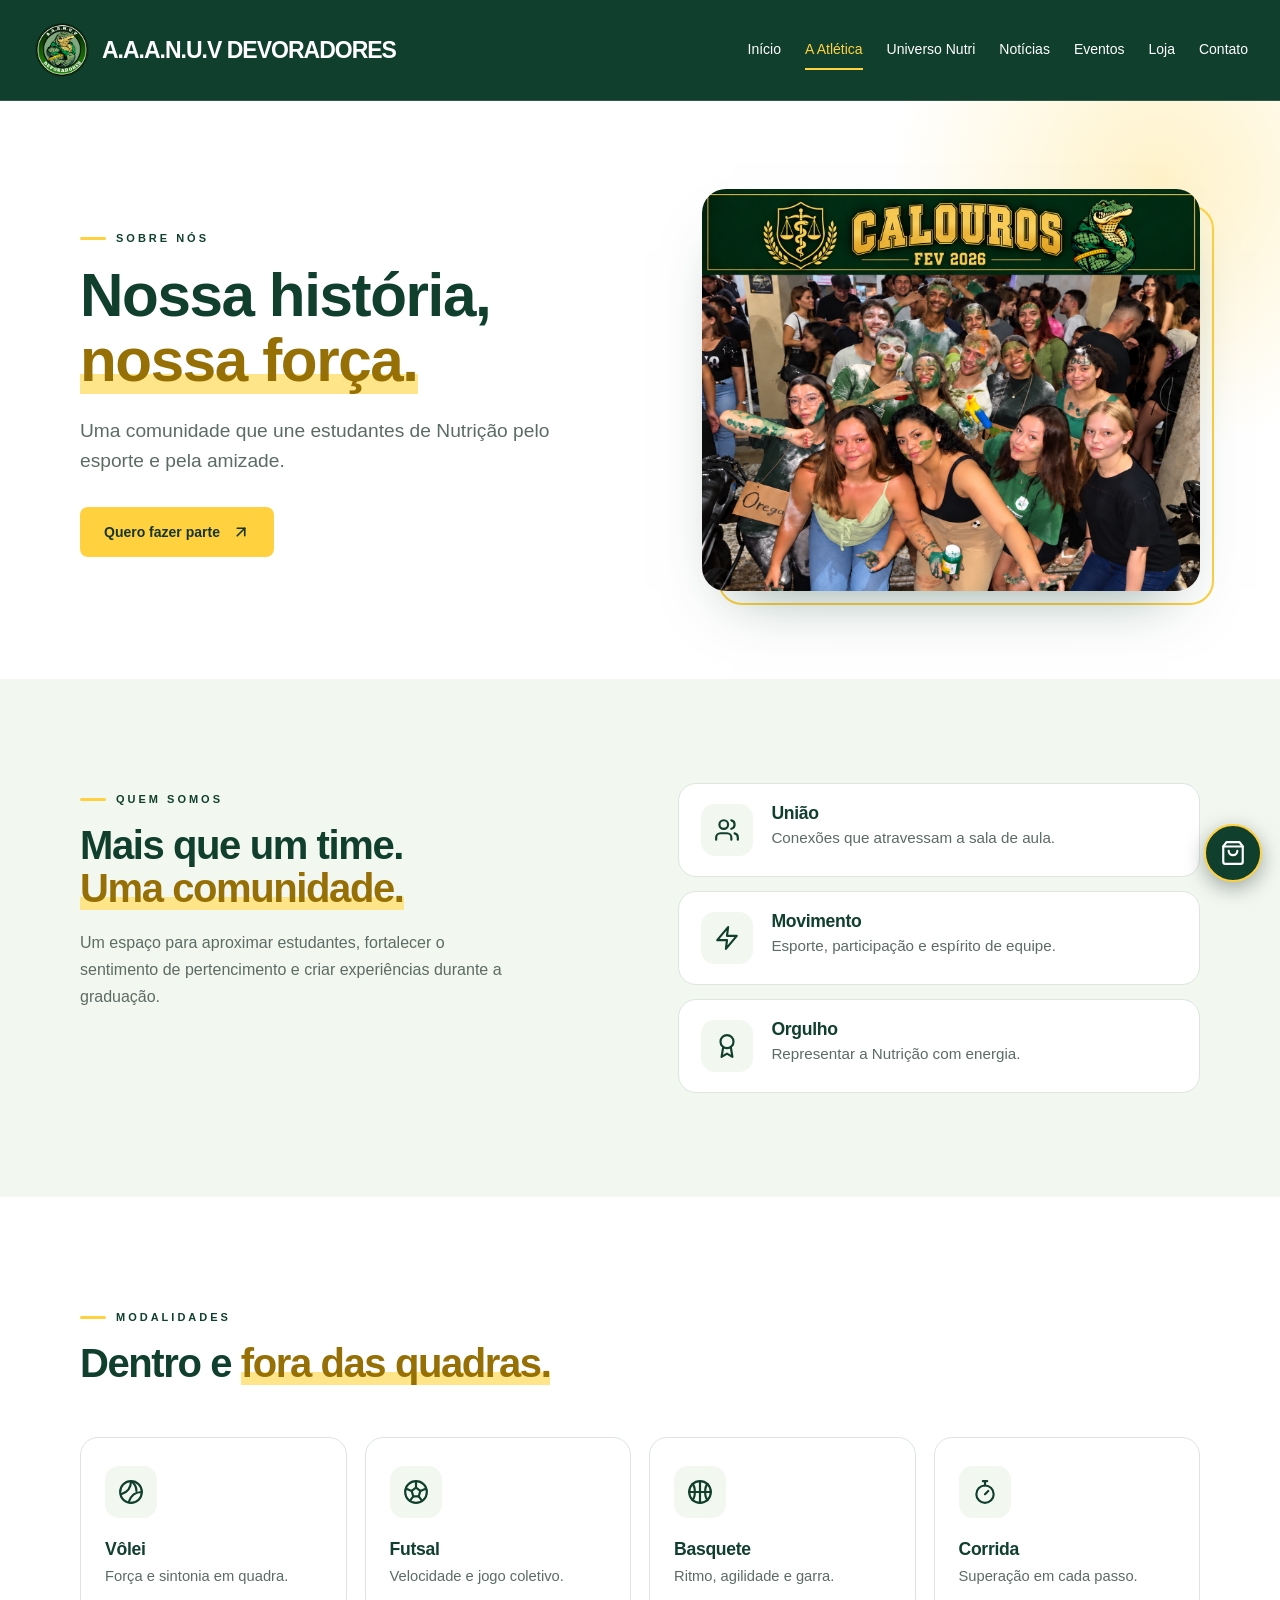
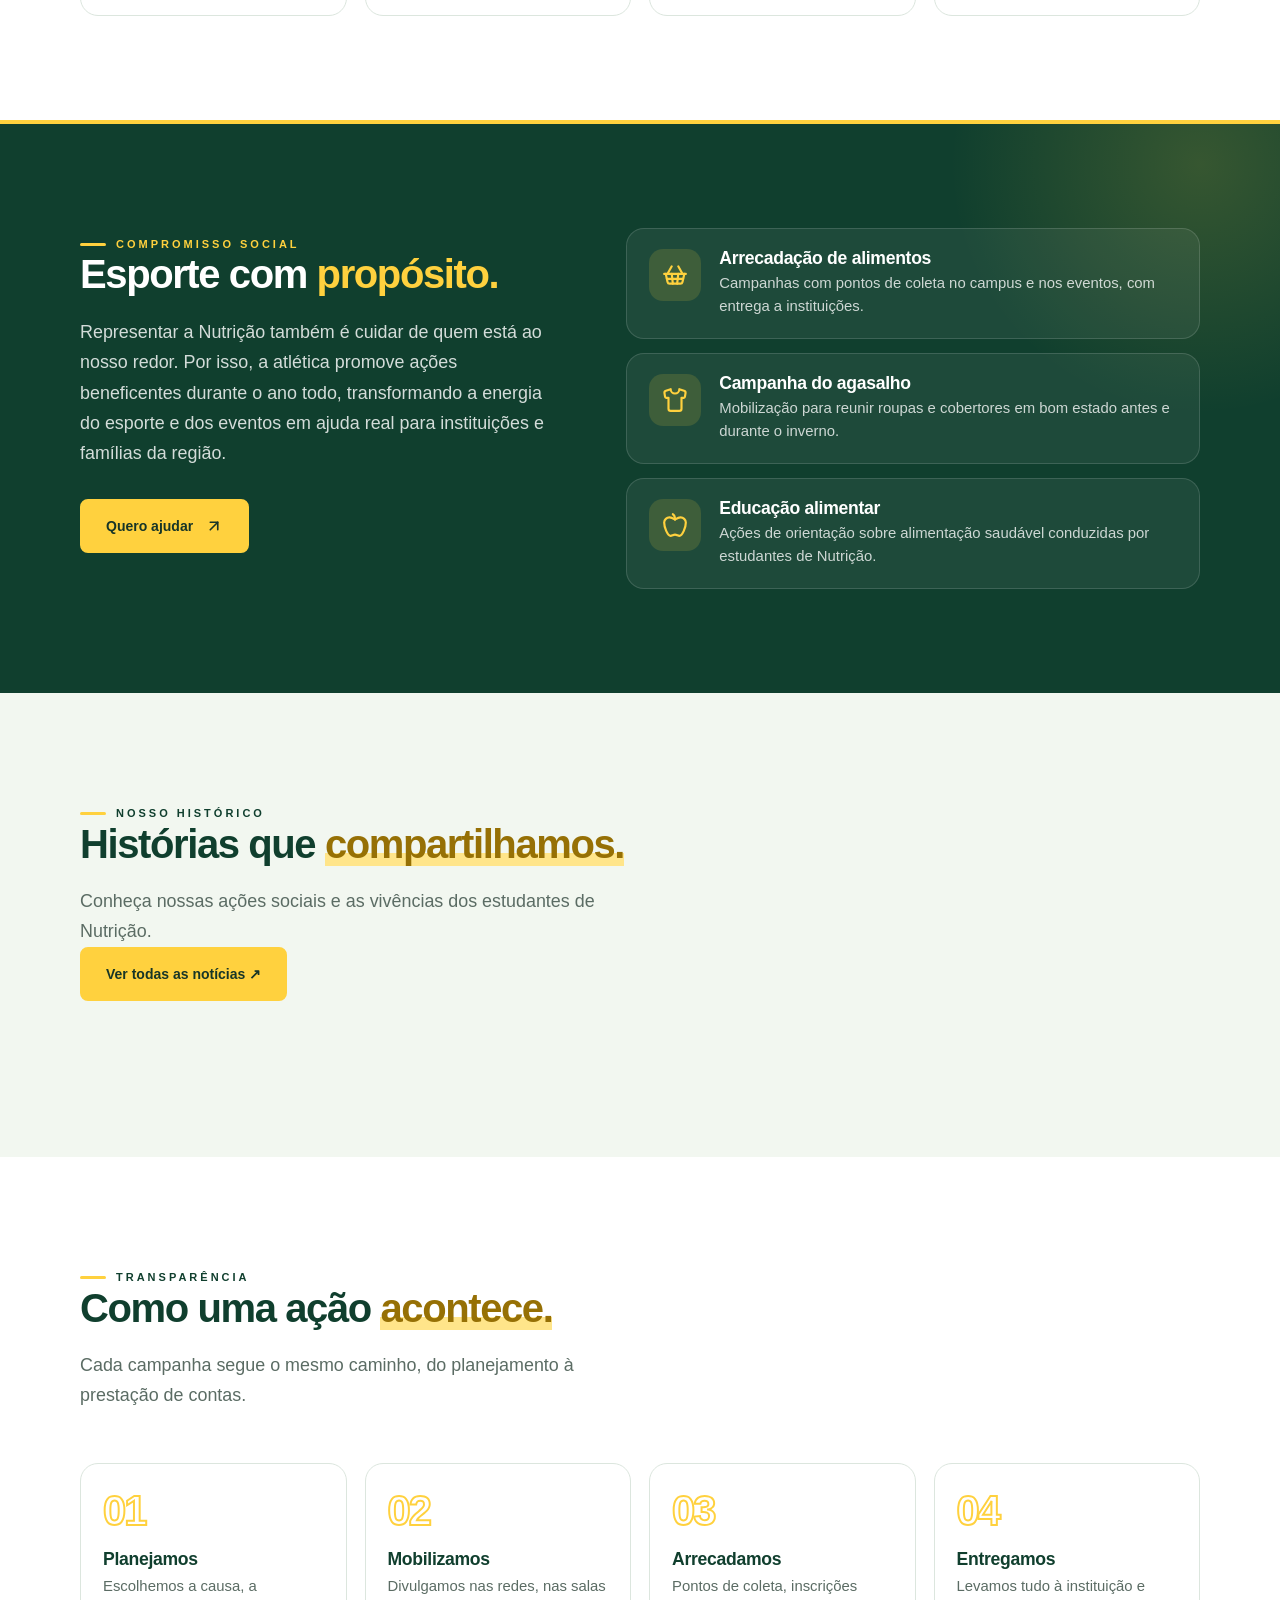
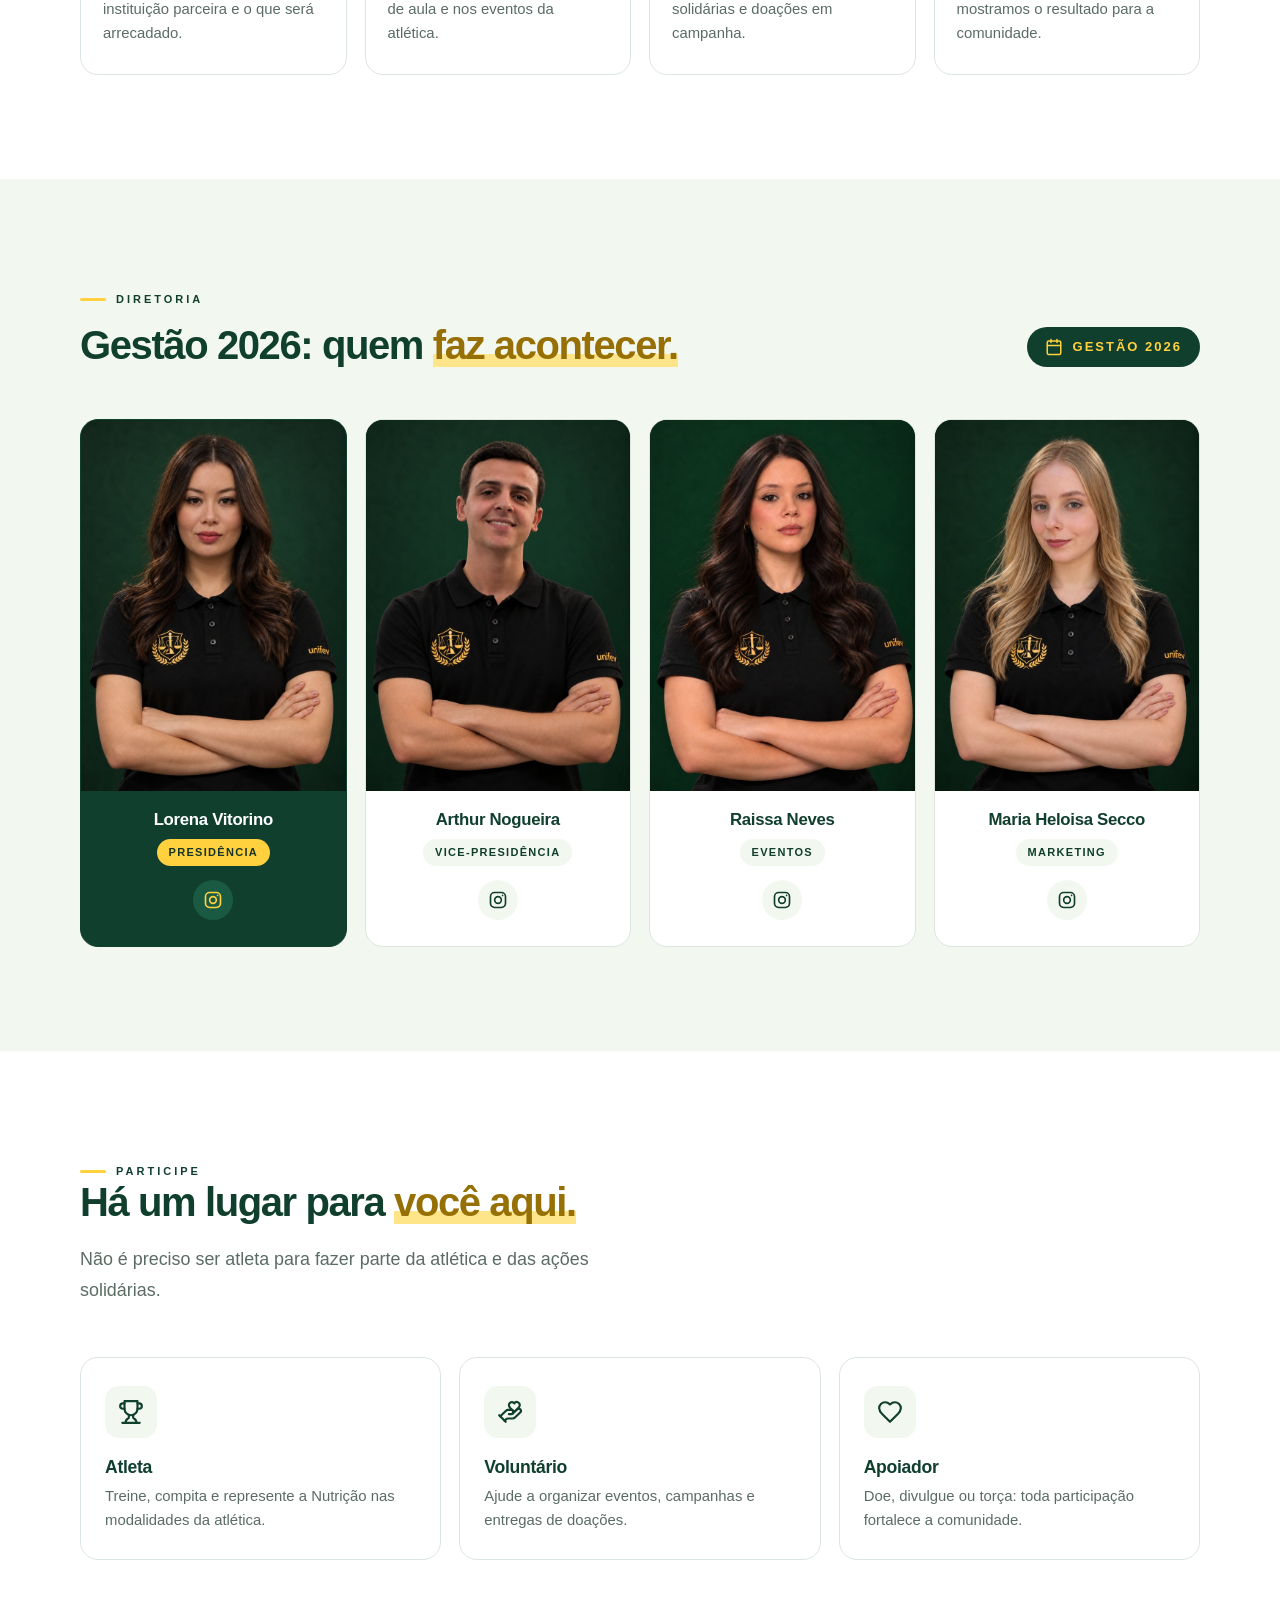
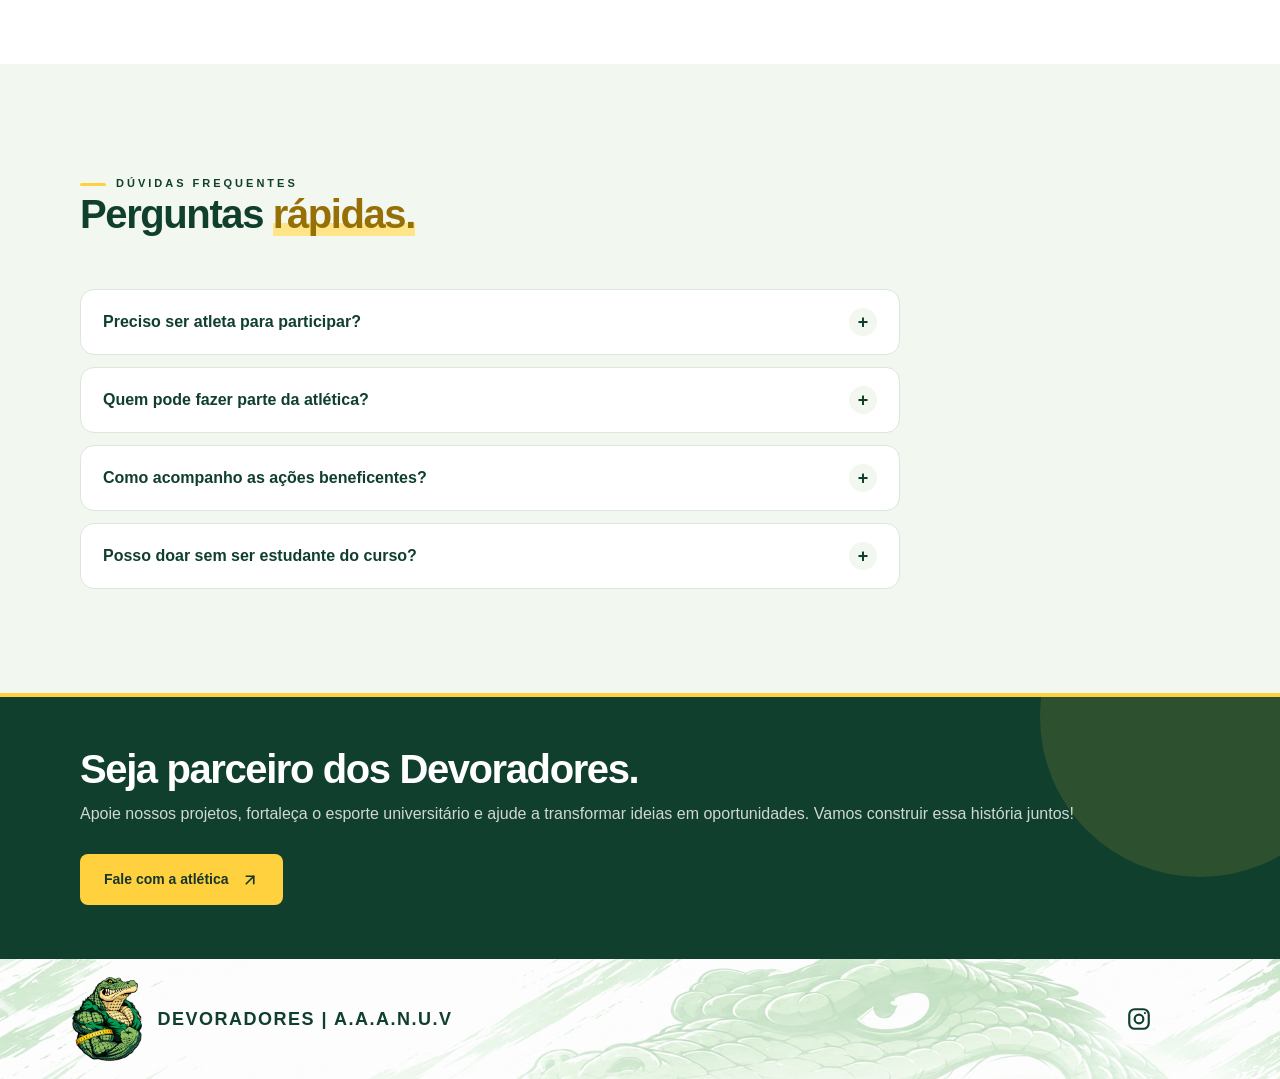
==== atletica.html @ dd300fca "Adicionando arquivos do site Devoradores" ====
<!doctype html>
<html lang="pt-BR">
  <head>
    <meta charset="UTF-8" />
    <meta name="viewport" content="width=device-width, initial-scale=1" />
    <meta
      name="description"
      content="Conheça a atlética Devoradores: quem somos, ações solidárias, diretoria e como participar."
    />
    <title>A Atlética | Devoradores</title>
    <link rel="icon" href="assets/logo.png" type="image/png" />
    <link rel="stylesheet" href="assets/layout-final.css?v=22" />
    <link rel="stylesheet" href="assets/extras.css?v=1" />
    <script src="components/site-header.js"></script><script src="components/site-footer.js"></script><script defer src="assets/app.js"></script>
    <style>
      /* ==========================================================
         A Atlética — usa as mesmas cores do site (layout-final.css)
         Tudo é escopado em .atl para não afetar as outras páginas.
         ========================================================== */
      .atl {
        --atl-green: #103f2e;
        --atl-green-2: #1a5a43;
        --atl-gold: #ffd13e;
        --atl-gold-dark: #bd9112;
        --atl-ink: #203b31;
        --atl-muted: #5b6c64;
        --atl-line: #dce6de;
        --atl-pale: #f2f7f0;
        --atl-radius: 18px;
        --atl-ease: cubic-bezier(0.22, 1, 0.36, 1);
      }

      /* o main do site tem largura e margens próprias: aqui cada seção controla as suas */
      .atl main#main { max-width: none; width: 100%; padding: 0; margin: 0; }
      .atl .atl-section, .atl .atl-hero { margin: 0; }

      .atl-wrap { width: min(1120px, 100% - 40px); margin-inline: auto; }
      .atl-section { padding: clamp(56px, 9vw, 104px) 0; }
      .atl-section--tint { background: var(--atl-pale); }

      /* ---------- textos ---------- */
      .atl-eyebrow {
        display: inline-flex;
        align-items: center;
        gap: 10px;
        margin: 0 0 16px;
        font-size: 11px;
        font-weight: 700;
        letter-spacing: 3px;
        text-transform: uppercase;
        color: var(--atl-green);
      }
      .atl-eyebrow::before {
        content: "";
        width: 26px;
        height: 3px;
        border-radius: 3px;
        background: var(--atl-gold);
      }
      .atl h1, .atl h2, .atl h3 { margin: 0; color: var(--atl-green); }
      .atl h2 { font-size: clamp(1.8rem, 3.6vw, 2.5rem); }
      .atl h3 { font-size: 1.1rem; letter-spacing: -0.3px; }

      .atl-lead {
        margin: 22px 0 0;
        max-width: 46ch;
        font-size: clamp(1.02rem, 1.6vw, 1.2rem);
        line-height: 1.6;
      }
      .atl-text { margin: 18px 0 0; max-width: 50ch; line-height: 1.7; }

      /* ---------- botões ---------- */
      .atl-btn {
        display: inline-flex;
        align-items: center;
        gap: 12px;
        margin-top: 30px;
        padding: 14px 24px;
        border-radius: 8px;
        background: var(--atl-gold);
        color: #173527;
        font-size: 14px;
        font-weight: 700;
        transition: transform 0.3s var(--atl-ease), background 0.3s, box-shadow 0.3s;
      }
      .atl-btn svg { width: 18px; height: 18px; transition: transform 0.3s var(--atl-ease); }
      .atl-btn:hover {
        background: #ffe070;
        transform: translateY(-2px);
        box-shadow: 0 12px 24px -12px rgba(189, 145, 18, 0.7);
      }
      .atl-btn:hover svg { transform: translate(3px, -3px); }

      /* ---------- HERO ---------- */
      .atl-hero { position: relative; overflow: hidden; padding: clamp(44px, 7vw, 88px) 0; }
      .atl-hero::before {
        content: "";
        position: absolute;
        width: 560px; height: 560px;
        right: -160px; top: -200px;
        border-radius: 50%;
        background: radial-gradient(circle, rgba(255, 209, 62, 0.28), transparent 68%);
        animation: atl-float 9s ease-in-out infinite;
        pointer-events: none;
      }
      .atl-hero-grid {
        position: relative;
        display: grid;
        grid-template-columns: 1.05fr 0.95fr;
        gap: clamp(28px, 6vw, 72px);
        align-items: center;
      }
      .atl-hero-media { position: relative; }
      .atl-hero-media img {
        display: block;
        width: 100%;
        height: auto;
        border-radius: 24px;
        box-shadow: 0 30px 60px -32px rgba(16, 63, 46, 0.5);
        animation: atl-float 7s ease-in-out infinite;
      }
      .atl-hero-media::after {
        content: "";
        position: absolute;
        inset: 16px -14px -14px 16px;
        border: 2px solid var(--atl-gold);
        border-radius: 24px;
        z-index: -1;
      }

      /* ---------- QUEM SOMOS ---------- */
      .atl-about {
        display: grid;
        grid-template-columns: 1fr 1fr;
        gap: clamp(32px, 6vw, 80px);
        align-items: start;
      }
      .atl-values { display: grid; gap: 14px; }
      .atl-value {
        display: flex;
        gap: 18px;
        align-items: flex-start;
        padding: 20px 22px;
        background: #fff;
        border: 1px solid var(--atl-line);
        border-radius: var(--atl-radius);
        transition: transform 0.35s var(--atl-ease), box-shadow 0.35s, border-color 0.35s;
      }
      .atl-value:hover {
        transform: translateX(6px);
        border-color: var(--atl-green);
        box-shadow: 0 16px 32px -22px rgba(16, 63, 46, 0.5);
      }
      .atl-value p { margin: 4px 0 0; line-height: 1.5; font-size: 0.95rem; }

      /* ---------- ícones ---------- */
      .atl-icon {
        flex: none;
        display: grid;
        place-items: center;
        width: 52px; height: 52px;
        border-radius: 14px;
        background: var(--atl-pale);
        color: var(--atl-green);
        transition: background 0.3s, color 0.3s, transform 0.4s var(--atl-ease);
      }
      .atl-icon svg { width: 26px; height: 26px; }
      .atl-value:hover .atl-icon { background: var(--atl-green); color: var(--atl-gold); }

      /* ---------- MODALIDADES ---------- */
      .atl-head { max-width: 560px; margin-bottom: clamp(32px, 5vw, 52px); }
      .atl-cards { display: grid; grid-template-columns: repeat(4, 1fr); gap: 18px; }
      .atl-card {
        position: relative;
        padding: 28px 24px 26px;
        background: #fff;
        border: 1px solid var(--atl-line);
        border-radius: var(--atl-radius);
        overflow: hidden;
        transition: transform 0.4s var(--atl-ease), box-shadow 0.4s, border-color 0.4s;
      }
      .atl-card::after {
        content: "";
        position: absolute;
        left: 0; bottom: 0;
        height: 4px; width: 100%;
        background: var(--atl-gold);
        transform: scaleX(0);
        transform-origin: left;
        transition: transform 0.45s var(--atl-ease);
      }
      .atl-card h3 { margin-top: 22px; }
      .atl-card p { margin: 6px 0 0; font-size: 0.92rem; }
      .atl-card:hover {
        transform: translateY(-8px);
        border-color: transparent;
        box-shadow: 0 24px 40px -26px rgba(16, 63, 46, 0.55);
      }
      .atl-card:hover::after { transform: scaleX(1); }
      .atl-card:hover .atl-icon {
        background: var(--atl-green);
        color: var(--atl-gold);
        transform: rotate(-8deg) scale(1.06);
      }

      /* ---------- GESTÃO 2026 ---------- */
      .atl-team-head {
        display: flex;
        align-items: flex-end;
        justify-content: space-between;
        gap: 24px;
        flex-wrap: wrap;
        margin-bottom: clamp(32px, 5vw, 52px);
      }
      .atl-year {
        display: inline-flex;
        align-items: center;
        gap: 10px;
        padding: 10px 18px;
        border-radius: 999px;
        background: var(--atl-green);
        color: var(--atl-gold);
        font-size: 13px;
        font-weight: 700;
        letter-spacing: 2px;
        text-transform: uppercase;
      }
      .atl-year svg { width: 18px; height: 18px; }
      .atl-team { display: grid; grid-template-columns: repeat(4, 1fr); gap: 18px; }
      .atl-member {
        display: flex;
        flex-direction: column;
        align-items: center;
        text-align: center;
        padding: 0 16px 26px;
        overflow: hidden;
        background: #fff;
        border: 1px solid var(--atl-line);
        border-radius: var(--atl-radius);
        transition: transform 0.4s var(--atl-ease), box-shadow 0.4s;
      }
      .atl-member:hover {
        transform: translateY(-8px);
        box-shadow: 0 24px 40px -26px rgba(16, 63, 46, 0.55);
      }
      /* foto da diretoria: retrato da cabeça até os braços cruzados (camiseta da Nutrição visível) */
      .atl-photo {
        align-self: stretch;
        margin: 0 -16px 20px;
        aspect-ratio: 5 / 7;
        background: #0e3a28;
        overflow: hidden;
      }
      .atl-photo img {
        display: block;
        width: 100%;
        height: 100%;
        object-fit: cover;
        object-position: 50% 45%;
        transition: transform 0.6s var(--atl-ease);
      }
      .atl-member:hover .atl-photo img { transform: scale(1.05); }

      /* avatar: troque o <svg> por <img class="atl-avatar-img"> quando tiver a foto */
      .atl-avatar {
        position: relative;
        display: grid;
        place-items: center;
        width: 104px; height: 104px;
        margin-bottom: 20px;
        border-radius: 50%;
        background: var(--atl-pale);
        color: var(--atl-green);
        box-shadow: 0 0 0 4px #fff, 0 0 0 7px var(--atl-gold);
        overflow: hidden;
        transition: transform 0.5s var(--atl-ease);
      }
      .atl-avatar svg { width: 46px; height: 46px; }
      .atl-avatar-img { width: 100%; height: 100%; object-fit: cover; display: block; }
      .atl-member:hover .atl-avatar { transform: scale(1.06); }
      .atl-member h3 { margin: 0; font-size: 1.05rem; }
      .atl-role {
        display: inline-block;
        margin: 10px 0 0;
        padding: 5px 12px;
        border-radius: 999px;
        background: var(--atl-pale);
        color: var(--atl-green);
        font-size: 11px;
        font-weight: 700;
        letter-spacing: 1.3px;
        text-transform: uppercase;
      }
      /* link do Instagram de cada integrante */
      .atl-insta {
        display: inline-grid;
        place-items: center;
        width: 40px; height: 40px;
        margin-top: 14px;
        border-radius: 50%;
        background: var(--atl-pale);
        color: var(--atl-green);
        transition: background 0.3s, color 0.3s, transform 0.3s var(--atl-ease);
      }
      .atl-insta svg { width: 20px; height: 20px; }
      .atl-insta:hover, .atl-insta:focus-visible { background: var(--atl-green); color: var(--atl-gold); transform: translateY(-3px); }
      .atl-member--lead .atl-insta { background: var(--atl-green-2); color: var(--atl-gold); }
      .atl-member--lead .atl-insta:hover, .atl-member--lead .atl-insta:focus-visible { background: var(--atl-gold); color: #173527; }

      /* destaque para a presidência */
      .atl-member--lead { background: var(--atl-green); border-color: var(--atl-green); }
      .atl-member--lead h3 { color: #fff; }
      .atl-member--lead .atl-role { background: var(--atl-gold); color: #173527; }
      .atl-member--lead .atl-avatar { background: var(--atl-green-2); color: var(--atl-gold); box-shadow: 0 0 0 4px var(--atl-green), 0 0 0 7px var(--atl-gold); }

      /* ---------- CTA ---------- */
      .atl-cta {
        position: relative;
        overflow: hidden;
        display: flex;
        align-items: center;
        justify-content: space-between;
        gap: 28px;
        flex-wrap: wrap;
        padding: clamp(32px, 5vw, 56px);
        border-radius: 22px;
        border-top: 4px solid var(--atl-gold);
        background: var(--atl-green);
        color: #fff;
      }
      .atl-cta::after {
        content: "";
        position: absolute;
        width: 320px; height: 320px;
        right: -80px; top: -140px;
        border-radius: 50%;
        background: rgba(255, 209, 62, 0.12);
        animation: atl-float 8s ease-in-out infinite;
      }
      .atl-cta > * { position: relative; z-index: 1; }
      .atl-cta h2 { color: #fff; }
      .atl-cta p { margin: 10px 0 0; color: rgba(255, 255, 255, 0.8); }
      .atl-cta .atl-btn { margin-top: 0; }


      /* ---------- AÇÕES REALIZADAS (cards + galeria) ---------- */
      .acao-grid {
        display: grid;
        grid-template-columns: repeat(auto-fill, minmax(240px, 300px));
        gap: 24px;
        justify-content: start;
      }
      .acao-card {
        position: relative;
        display: flex;
        flex-direction: column;
        background: #fff;
        border: 1px solid var(--ex-line);
        border-radius: var(--ex-radius);
        overflow: hidden;
        transition: transform 0.4s var(--ex-ease), box-shadow 0.4s, border-color 0.4s;
      }
      .acao-card:hover {
        transform: translateY(-8px);
        border-color: transparent;
        box-shadow: 0 24px 40px -26px rgba(16, 63, 46, 0.55);
      }
      .acao-card:has(.acao-open:focus-visible) { outline: 3px solid #bd9112; outline-offset: 3px; }
      /* capa em 4:5 */
      .acao-cover { position: relative; aspect-ratio: 4 / 5; overflow: hidden; background: #0e3a28; }
      .acao-cover img {
        display: block;
        width: 100%;
        height: 100%;
        object-fit: cover;
        object-position: 50% 50%;
        transition: transform 0.6s var(--ex-ease);
      }
      .acao-card:hover .acao-cover img { transform: scale(1.05); }
      .acao-count {
        position: absolute;
        left: 12px; top: 12px;
        display: inline-flex;
        align-items: center;
        gap: 6px;
        padding: 6px 11px;
        border-radius: 999px;
        background: rgba(16, 63, 46, 0.86);
        color: var(--ex-gold);
        font-size: 11px;
        font-weight: 700;
        letter-spacing: 1px;
        text-transform: uppercase;
      }
      .acao-count svg { width: 14px; height: 14px; }
      .acao-body { display: flex; flex-direction: column; gap: 8px; flex: 1; padding: 20px 20px 22px; }
      .acao-date { margin: 0; font-size: 11px; font-weight: 700; letter-spacing: 1.4px; text-transform: uppercase; color: #967005; }
      .ex-sec .acao-card h3 { margin: 0; font-size: 1.15rem; line-height: 1.2; }
      .acao-open {
        padding: 0;
        border: 0;
        background: none;
        color: inherit;
        font: inherit;
        font-weight: inherit;
        letter-spacing: inherit;
        text-align: left;
        cursor: pointer;
      }
      .acao-open::after { content: ""; position: absolute; inset: 0; z-index: 1; } /* card inteiro clicável */
      .acao-card p.acao-desc {
        display: -webkit-box;
        -webkit-line-clamp: 3;
        -webkit-box-orient: vertical;
        overflow: hidden;
        margin: 0;
        font-size: 0.92rem;
        line-height: 1.6;
        color: var(--ex-muted);
      }
      .acao-more {
        display: inline-flex;
        align-items: center;
        gap: 8px;
        margin-top: auto;
        padding-top: 8px;
        font-size: 13px;
        font-weight: 700;
        color: var(--ex-green);
      }
      .acao-more svg { width: 16px; height: 16px; transition: transform 0.3s var(--ex-ease); }
      .acao-card:hover .acao-more svg { transform: translate(3px, -3px); }

      /* modal da galeria */
      dialog.acao-dialog {
        --ex-green: #103f2e;
        --ex-green-2: #1a5a43;
        --ex-gold: #ffd13e;
        --ex-muted: #5b6c64;
        --ex-pale: #f2f7f0;
        --ex-line: #dce6de;
        --ex-ease: cubic-bezier(0.22, 1, 0.36, 1);
        width: min(1040px, calc(100% - 28px));
        max-height: 92vh;
        padding: 0;
        border: 0;
        border-radius: 22px;
        overflow: hidden;
        background: #fff;
      }
      dialog.acao-dialog::backdrop { background: rgba(12, 43, 36, 0.72); }
      .acao-modal { display: grid; grid-template-columns: 1.15fr 0.85fr; max-height: 92vh; }
      .acao-gallery { padding: 20px; background: var(--ex-green); overflow: auto; align-content: center; }
      .acao-stage {
        position: relative;
        aspect-ratio: 3 / 2;
        overflow: hidden;
        border-radius: 14px;
        background: #0b2e21;
        touch-action: pan-y;
      }
      .acao-stage img { display: block; width: 100%; height: 100%; object-fit: cover; }
      .acao-nav {
        position: absolute;
        top: 50%;
        display: grid;
        place-items: center;
        width: 42px; height: 42px;
        margin-top: -21px;
        padding: 0;
        border: 0;
        border-radius: 50%;
        background: rgba(255, 255, 255, 0.92);
        color: var(--ex-green);
        transition: background 0.25s, transform 0.25s var(--ex-ease);
      }
      .acao-nav:hover { background: var(--ex-gold); transform: scale(1.08); }
      .acao-nav svg { width: 22px; height: 22px; }
      .acao-prev { left: 12px; }
      .acao-next { right: 12px; }
      .acao-counter {
        position: absolute;
        left: 12px; bottom: 12px;
        padding: 5px 12px;
        border-radius: 999px;
        background: rgba(16, 63, 46, 0.86);
        color: var(--ex-gold);
        font-size: 12px;
        font-weight: 700;
        letter-spacing: 1px;
      }
      .acao-thumbs { display: grid; grid-template-columns: repeat(auto-fill, minmax(64px, 1fr)); gap: 8px; margin-top: 12px; }
      .acao-thumb {
        padding: 0;
        aspect-ratio: 3 / 2;
        overflow: hidden;
        border: 2px solid transparent;
        border-radius: 8px;
        background: #0b2e21;
        opacity: 0.6;
        transition: opacity 0.25s, border-color 0.25s;
      }
      .acao-thumb img { display: block; width: 100%; height: 100%; object-fit: cover; }
      .acao-thumb:hover { opacity: 1; }
      .acao-thumb[aria-current="true"] { opacity: 1; border-color: var(--ex-gold); }
      .acao-info { padding: 40px 32px 32px; overflow: auto; }
      .acao-info .eyebrow-line {
        display: inline-flex;
        align-items: center;
        gap: 10px;
        margin: 0 0 14px;
        font-size: 11px;
        font-weight: 700;
        letter-spacing: 3px;
        text-transform: uppercase;
        color: var(--ex-green);
      }
      .acao-info .eyebrow-line::before { content: ""; width: 26px; height: 3px; border-radius: 3px; background: var(--ex-gold); }
      .acao-info h2 { margin: 0 0 14px; font-size: clamp(1.5rem, 2.6vw, 2rem); letter-spacing: -0.8px; }
      .acao-info .acao-when { display: flex; align-items: center; gap: 8px; margin: 0 0 20px; font-size: 14px; font-weight: 700; color: #967005; }
      .acao-info .acao-when svg { width: 18px; height: 18px; }
      .acao-info p { margin: 0 0 14px; font-size: 0.96rem; line-height: 1.7; }
      .acao-info h3 { margin: 22px 0 10px; font-size: 0.8rem; letter-spacing: 2px; text-transform: uppercase; }
      .acao-chips { display: flex; flex-wrap: wrap; gap: 8px; margin: 0 0 24px; padding: 0; list-style: none; }
      .acao-chips li { padding: 6px 12px; border-radius: 999px; background: var(--ex-pale); color: var(--ex-green); font-size: 12px; font-weight: 700; }
      .acao-info .ex-btn { margin-top: 4px; }
      dialog.acao-dialog .acao-close {
        position: absolute;
        top: 12px; right: 12px;
        z-index: 3;
        display: grid;
        place-items: center;
        width: 40px; height: 40px;
        padding: 0;
        border: 0;
        border-radius: 50%;
        background: #fff;
        color: var(--ex-green);
        font-size: 26px;
        line-height: 1;
        box-shadow: 0 6px 18px -8px rgba(0, 0, 0, 0.5);
        transition: background 0.25s, transform 0.25s var(--ex-ease);
      }
      dialog.acao-dialog .acao-close:hover { background: var(--ex-gold); transform: rotate(90deg); }
      @media (max-width: 860px) {
        dialog.acao-dialog { overflow: auto; }
        .acao-modal { grid-template-columns: 1fr; max-height: none; }
        .acao-gallery { padding: 14px; overflow: visible; align-content: start; }
        .acao-info { padding: 26px 22px 28px; overflow: visible; }
      }
      @media (max-width: 460px) {
        .acao-grid { grid-template-columns: 1fr; }
      }


      /* ---------- animações ---------- */
      @keyframes atl-float { 0%, 100% { transform: translateY(0); } 50% { transform: translateY(-10px); } }
      @keyframes atl-rise { from { opacity: 0; transform: translateY(24px); } to { opacity: 1; transform: none; } }

      .atl-hero-grid > * { animation: atl-rise 0.9s var(--atl-ease) both; }
      .atl-hero-grid > *:nth-child(2) { animation-delay: 0.15s; }

      .atl-js [data-reveal] {
        opacity: 0;
        transform: translateY(28px);
        transition: opacity 0.8s var(--atl-ease), transform 0.8s var(--atl-ease);
        transition-delay: var(--d, 0s);
      }
      .atl-js [data-reveal].is-visible { opacity: 1; transform: none; }

      /* ---------- responsivo ---------- */
      @media (max-width: 960px) {
        .atl-cards, .atl-team { grid-template-columns: repeat(2, 1fr); }
      }
      @media (max-width: 760px) {
        .atl-hero-grid, .atl-about { grid-template-columns: 1fr; }
        .atl-hero-media { order: -1; max-width: 420px; }
        .atl-cta { flex-direction: column; align-items: flex-start; }
      }
      @media (max-width: 460px) {
        .atl-cards { grid-template-columns: 1fr; }
        .atl-team { gap: 12px; }
        .atl-member { padding: 0 10px 20px; }
        .atl-photo { margin: 0 -10px 16px; }
        .atl-member h3 { font-size: 0.95rem; }
        .atl-role { font-size: 10px; letter-spacing: 1px; }
      }

      @media (prefers-reduced-motion: reduce) {
        .atl *, .atl *::before, .atl *::after { animation: none !important; transition: none !important; }
        .atl-js [data-reveal] { opacity: 1; transform: none; }
      }
    </style>
    <link rel="stylesheet" href="assets/historico.css?v=20261014-4" />
  </head>
  <body class="atl">
    <a class="skip" href="#main">Pular para o conteúdo</a>
    <site-header></site-header>

    <main id="main">
      <!-- HERO -->
      <section class="atl-hero">
        <div class="atl-wrap atl-hero-grid">
          <div>
            <p class="atl-eyebrow">Sobre nós</p>
            <h1>Nossa história,<br /><em>nossa força.</em></h1>
            <p class="atl-lead">
              Uma comunidade que une estudantes de Nutrição pelo esporte e pela
              amizade.
            </p>
            <a class="atl-btn" href="https://wa.me/5517996454466?text=Ol%C3%A1%21%20Gostaria%20de%20conversar%20sobre%20uma%20parceria%20com%20a%20Atl%C3%A9tica%20Devoradores%20de%20Nutri%C3%A7%C3%A3o.%20Tenho%20interesse%20em%20apoiar%20os%20projetos%20e%20contribuir%20com%20essa%20iniciativa.%20Podemos%20conversar%3F" " target="_blank" rel="noopener noreferrer"
              >Quero fazer parte
              <svg viewBox="0 0 24 24" fill="none" stroke="currentColor" stroke-width="2.2" stroke-linecap="round" stroke-linejoin="round" aria-hidden="true"><path d="M7 17 17 7" /><path d="M7 7h10v10" /></svg
            ></a>
          </div>
          <div class="atl-hero-media">
            <img
              src="assets/calouros.png"
              alt="Ilustração de Sobre nós"
              loading="lazy"
            />
          </div>
        </div>
      </section>

      <!-- QUEM SOMOS -->
      <section class="atl-section atl-section--tint">
        <div class="atl-wrap atl-about">
          <article data-reveal>
            <p class="atl-eyebrow">Quem somos</p>
            <h2>Mais que um time.<br /><em>Uma comunidade.</em></h2>
            <p class="atl-text">
              Um espaço para aproximar estudantes, fortalecer o sentimento de
              pertencimento e criar experiências durante a graduação.
            </p>
          </article>

          <div class="atl-values">
            <div class="atl-value" data-reveal style="--d: 0.05s">
              <span class="atl-icon"
                ><svg viewBox="0 0 24 24" fill="none" stroke="currentColor" stroke-width="2" stroke-linecap="round" stroke-linejoin="round" aria-hidden="true"><path d="M16 21v-2a4 4 0 0 0-4-4H6a4 4 0 0 0-4 4v2" /><circle cx="9" cy="7" r="4" /><path d="M22 21v-2a4 4 0 0 0-3-3.87" /><path d="M16 3.13a4 4 0 0 1 0 7.75" /></svg
              ></span>
              <div>
                <h3>União</h3>
                <p>Conexões que atravessam a sala de aula.</p>
              </div>
            </div>
            <div class="atl-value" data-reveal style="--d: 0.15s">
              <span class="atl-icon"
                ><svg viewBox="0 0 24 24" fill="none" stroke="currentColor" stroke-width="2" stroke-linecap="round" stroke-linejoin="round" aria-hidden="true"><path d="M13 2 3 14h9l-1 8 10-12h-9l1-8z" /></svg
              ></span>
              <div>
                <h3>Movimento</h3>
                <p>Esporte, participação e espírito de equipe.</p>
              </div>
            </div>
            <div class="atl-value" data-reveal style="--d: 0.25s">
              <span class="atl-icon"
                ><svg viewBox="0 0 24 24" fill="none" stroke="currentColor" stroke-width="2" stroke-linecap="round" stroke-linejoin="round" aria-hidden="true"><circle cx="12" cy="8" r="6" /><path d="M15.48 12.89 17 22l-5-3-5 3 1.52-9.11" /></svg
              ></span>
              <div>
                <h3>Orgulho</h3>
                <p>Representar a Nutrição com energia.</p>
              </div>
            </div>
          </div>
        </div>
      </section>

      <!-- MODALIDADES -->
      <section class="atl-section">
        <div class="atl-wrap">
          <div class="atl-head" data-reveal>
            <p class="atl-eyebrow">Modalidades</p>
            <h2>Dentro e <em>fora das quadras.</em></h2>
          </div>

          <div class="atl-cards">
            <article class="atl-card" data-reveal style="--d: 0s">
              <span class="atl-icon"
                ><svg viewBox="0 0 24 24" fill="none" stroke="currentColor" stroke-width="2" stroke-linecap="round" stroke-linejoin="round" aria-hidden="true"><circle cx="12" cy="12" r="10" /><path d="M12 2c0 6-3 10-9 12" /><path d="M12 2c3 2 5 5 5 9" /><path d="M22 12c-6 0-10 3-12 9" /></svg
              ></span>
              <h3>Vôlei</h3>
              <p>Força e sintonia em quadra.</p>
            </article>
            <article class="atl-card" data-reveal style="--d: 0.1s">
              <span class="atl-icon"
                ><svg viewBox="0 0 24 24" fill="none" stroke="currentColor" stroke-width="2" stroke-linecap="round" stroke-linejoin="round" aria-hidden="true"><circle cx="12" cy="12" r="10" /><path d="m12 8 4 3-1.5 5h-5L8 11z" /><path d="M12 8V2M16 11l5-2M14.5 16l3 4M9.5 16l-3 4M8 11 3 9" /></svg
              ></span>
              <h3>Futsal</h3>
              <p>Velocidade e jogo coletivo.</p>
            </article>
            <article class="atl-card" data-reveal style="--d: 0.2s">
              <span class="atl-icon"
                ><svg viewBox="0 0 24 24" fill="none" stroke="currentColor" stroke-width="2" stroke-linecap="round" stroke-linejoin="round" aria-hidden="true"><circle cx="12" cy="12" r="10" /><path d="M2 12h20M12 2v20" /><path d="M5 4.5c3 3 3 12 0 15M19 4.5c-3 3-3 12 0 15" /></svg
              ></span>
              <h3>Basquete</h3>
              <p>Ritmo, agilidade e garra.</p>
            </article>
            <article class="atl-card" data-reveal style="--d: 0.3s">
              <span class="atl-icon"
                ><svg viewBox="0 0 24 24" fill="none" stroke="currentColor" stroke-width="2" stroke-linecap="round" stroke-linejoin="round" aria-hidden="true"><circle cx="12" cy="14" r="8" /><path d="m12 14 3-3M10 2h4M12 2v4" /></svg
              ></span>
              <h3>Corrida</h3>
              <p>Superação em cada passo.</p>
            </article>
          </div>
        </div>
      </section>


      <!-- ATENÇÃO: textos das ações beneficentes são EXEMPLOS. Troque pelos nomes reais das campanhas, instituições parceiras, datas e resultados antes de publicar. -->
      <!-- AÇÕES BENEFICENTES -->
      <section class="ex-sec ex-sec--dark" id="acoes-beneficentes" aria-labelledby="ben-title">
        <div class="ex-wrap ex-split">
          <div data-reveal>
            <p class="ex-eyebrow">Compromisso social</p>
            <h2 id="ben-title">Esporte com <em>propósito.</em></h2>
            <p class="ex-lead">
              Representar a Nutrição também é cuidar de quem está ao nosso redor. Por isso, a
              atlética promove ações beneficentes durante o ano todo, transformando a energia do
              esporte e dos eventos em ajuda real para instituições e famílias da região.
            </p>
            <div class="ex-actions">
              <a class="ex-btn" href="contato.html">Quero ajudar <svg viewBox="0 0 24 24" fill="none" stroke="currentColor" stroke-width="2.2" stroke-linecap="round" stroke-linejoin="round" aria-hidden="true"><path d="M7 17 17 7"/><path d="M7 7h10v10"/></svg></a>
              </div>
          </div>
          <div class="ex-list">
            <div class="ex-item" data-reveal style="--d: 0.05s"><span class="ex-icon"><svg viewBox="0 0 24 24" fill="none" stroke="currentColor" stroke-width="2" stroke-linecap="round" stroke-linejoin="round" aria-hidden="true"><path d="m15 11-1 9"/><path d="m19 11-4-7"/><path d="M2 11h20"/><path d="m3.5 11 1.6 7.4a2 2 0 0 0 2 1.6h9.8a2 2 0 0 0 2-1.6l1.7-7.4"/><path d="M4.5 15.5h15"/><path d="m5 11 4-7"/><path d="m9 11 1 9"/></svg></span><div><h3>Arrecadação de alimentos</h3><p>Campanhas com pontos de coleta no campus e nos eventos, com entrega a instituições.</p></div></div>
            <div class="ex-item" data-reveal style="--d: 0.12s"><span class="ex-icon"><svg viewBox="0 0 24 24" fill="none" stroke="currentColor" stroke-width="2" stroke-linecap="round" stroke-linejoin="round" aria-hidden="true"><path d="M20.38 3.46 16 2a4 4 0 0 1-8 0L3.62 3.46a2 2 0 0 0-1.34 2.23l.58 3.47a1 1 0 0 0 .99.84H6v10c0 1.1.9 2 2 2h8a2 2 0 0 0 2-2V10h2.15a1 1 0 0 0 .99-.84l.58-3.47a2 2 0 0 0-1.34-2.23z"/></svg></span><div><h3>Campanha do agasalho</h3><p>Mobilização para reunir roupas e cobertores em bom estado antes e durante o inverno.</p></div></div>
            <div class="ex-item" data-reveal style="--d: 0.26s"><span class="ex-icon"><svg viewBox="0 0 24 24" fill="none" stroke="currentColor" stroke-width="2" stroke-linecap="round" stroke-linejoin="round" aria-hidden="true"><path d="M12 20.94c1.5 0 2.75 1.06 4 1.06 3 0 6-8 6-12.22A4.91 4.91 0 0 0 17 5c-2.22 0-4 1.44-5 2-1-.56-2.78-2-5-2a4.9 4.9 0 0 0-5 4.78C2 14 5 22 8 22c1.25 0 2.5-1.06 4-1.06Z"/><path d="M10 2c1 .5 2 2 2 5"/></svg></span><div><h3>Educação alimentar</h3><p>Ações de orientação sobre alimentação saudável conduzidas por estudantes de Nutrição.</p></div></div>
          </div>
        </div>
      </section>

      <section class="ex-sec ex-sec--tint" aria-labelledby="news-link-title">
        <div class="ex-wrap">
          <div class="ex-head">
            <p class="ex-eyebrow">Nosso histórico</p>
            <h2 id="news-link-title">Histórias que <em>compartilhamos.</em></h2>
            <p class="ex-lead">Conheça nossas ações sociais e as vivências dos estudantes de Nutrição.</p>
            <a class="ex-btn" href="noticias.html">Ver todas as notícias ↗</a>
          </div>
        </div>
      </section>

      <!-- COMO UMA AÇÃO ACONTECE -->
      <section class="ex-sec" aria-labelledby="processo-title">
        <div class="ex-wrap">
          <div class="ex-head" data-reveal><p class="ex-eyebrow">Transparência</p><h2>Como uma ação <em>acontece.</em></h2><p class="ex-lead">Cada campanha segue o mesmo caminho, do planejamento à prestação de contas.</p></div>
          <ol class="ex-steps">
            <li class="ex-step" data-reveal style="--d: 0s"><span class="ex-num" aria-hidden="true">01</span><h3>Planejamos</h3><p>Escolhemos a causa, a instituição parceira e o que será arrecadado.</p></li>
            <li class="ex-step" data-reveal style="--d: 0.1s"><span class="ex-num" aria-hidden="true">02</span><h3>Mobilizamos</h3><p>Divulgamos nas redes, nas salas de aula e nos eventos da atlética.</p></li>
            <li class="ex-step" data-reveal style="--d: 0.2s"><span class="ex-num" aria-hidden="true">03</span><h3>Arrecadamos</h3><p>Pontos de coleta, inscrições solidárias e doações em campanha.</p></li>
            <li class="ex-step" data-reveal style="--d: 0.3s"><span class="ex-num" aria-hidden="true">04</span><h3>Entregamos</h3><p>Levamos tudo à instituição e mostramos o resultado para a comunidade.</p></li>
          </ol>
        </div>
      </section>

      <!-- GESTÃO 2026 -->
      <section class="atl-section atl-section--tint" id="gestao">
        <div class="atl-wrap">
          <div class="atl-team-head" data-reveal>
            <div>
              <p class="atl-eyebrow">Diretoria</p>
              <h2>Gestão 2026: quem <em>faz acontecer.</em></h2>
            </div>
            <span class="atl-year"
              ><svg viewBox="0 0 24 24" fill="none" stroke="currentColor" stroke-width="2" stroke-linecap="round" stroke-linejoin="round" aria-hidden="true"><rect x="3" y="4" width="18" height="18" rx="2" /><path d="M16 2v4M8 2v4M3 10h18" /></svg
              >Gestão 2026</span
            >
          </div>

          <!--
            Para cada integrante: troque o nome, o cargo e a foto.
            As fotos ficam em assets/gestao/ (versões leves em *-web.jpg, 720x1080).
            Use fotos na proporção 2:3 (retrato da cabeça até os braços).
          -->
          <div class="atl-team">
            <article class="atl-member atl-member--lead" data-reveal style="--d: 0s">
              <div class="atl-photo">
                <img
                  src="assets/gestao/presidente-web.jpg"
                  alt="Lorena Vitorino, presidente da atlética, com os braços cruzados e a camiseta da Nutrição"
                  width="720"
                  height="1080"
                  loading="lazy"
                />
              </div>
              <h3>Lorena Vitorino</h3>
              <span class="atl-role">Presidência</span>
              <a
                class="atl-insta"
                href="https://www.instagram.com/lorenag.28"
                target="_blank"
                rel="noopener"
                aria-label="Instagram de Lorena Vitorino"
                ><svg viewBox="0 0 24 24" fill="none" stroke="currentColor" stroke-width="2" stroke-linecap="round" stroke-linejoin="round" aria-hidden="true"><rect x="3" y="3" width="18" height="18" rx="5" /><circle cx="12" cy="12" r="4" /><circle cx="17.5" cy="6.5" r="1" fill="currentColor" stroke="none" /></svg></a
              >
            </article>
            <article class="atl-member" data-reveal style="--d: 0.08s">
              <div class="atl-photo">
                <img
                  src="assets/gestao/vice_presidente-web.jpg"
                  alt="Arthur Nogueira, vice-presidente da atlética, com os braços cruzados e a camiseta da Nutrição"
                  width="720"
                  height="1080"
                  loading="lazy"
                />
              </div>
              <h3>Arthur Nogueira</h3>
              <span class="atl-role">Vice-presidência</span>
              <a
                class="atl-insta"
                href="https://www.instagram.com/arthur_nogueirazz"
                target="_blank"
                rel="noopener"
                aria-label="Instagram de Arthur Nogueira"
                ><svg viewBox="0 0 24 24" fill="none" stroke="currentColor" stroke-width="2" stroke-linecap="round" stroke-linejoin="round" aria-hidden="true"><rect x="3" y="3" width="18" height="18" rx="5" /><circle cx="12" cy="12" r="4" /><circle cx="17.5" cy="6.5" r="1" fill="currentColor" stroke="none" /></svg></a
              >
            </article>
            <article class="atl-member" data-reveal style="--d: 0.16s">
              <div class="atl-photo">
                <img
                  src="assets/gestao/eventos-web.jpg"
                  alt="Raissa Neves, diretora de eventos, com os braços cruzados e a camiseta da Nutrição"
                  width="720"
                  height="1080"
                  loading="lazy"
                />
              </div>
              <h3>Raissa Neves</h3>
              <span class="atl-role">Eventos</span>
              <a
                class="atl-insta"
                href="https://www.instagram.com/nevesraissas"
                target="_blank"
                rel="noopener"
                aria-label="Instagram de Raissa Neves"
                ><svg viewBox="0 0 24 24" fill="none" stroke="currentColor" stroke-width="2" stroke-linecap="round" stroke-linejoin="round" aria-hidden="true"><rect x="3" y="3" width="18" height="18" rx="5" /><circle cx="12" cy="12" r="4" /><circle cx="17.5" cy="6.5" r="1" fill="currentColor" stroke="none" /></svg></a
              >
            </article>
            <article class="atl-member" data-reveal style="--d: 0.24s">
              <div class="atl-photo">
                <img
                  src="assets/gestao/marketing-web.jpg"
                  alt="Maria Heloisa Secco, diretora de marketing, com os braços cruzados e a camiseta da Nutrição"
                  width="720"
                  height="1080"
                  loading="lazy"
                />
              </div>
              <h3>Maria Heloisa Secco</h3>
              <span class="atl-role">Marketing</span>
              <a
                class="atl-insta"
                href="https://www.instagram.com/m.helosecco"
                target="_blank"
                rel="noopener"
                aria-label="Instagram de Maria Heloisa Secco"
                ><svg viewBox="0 0 24 24" fill="none" stroke="currentColor" stroke-width="2" stroke-linecap="round" stroke-linejoin="round" aria-hidden="true"><rect x="3" y="3" width="18" height="18" rx="5" /><circle cx="12" cy="12" r="4" /><circle cx="17.5" cy="6.5" r="1" fill="currentColor" stroke="none" /></svg></a
              >
            </article>
          </div>
        </div>
      </section>


      <!-- COMO FAZER PARTE -->
      <section class="ex-sec" aria-labelledby="parte-title">
        <div class="ex-wrap">
          <div class="ex-head" data-reveal><p class="ex-eyebrow">Participe</p><h2>Há um lugar para <em>você aqui.</em></h2><p class="ex-lead">Não é preciso ser atleta para fazer parte da atlética e das ações solidárias.</p></div>
          <div class="ex-cards">
            <article class="ex-card" data-reveal style="--d: 0s"><span class="ex-icon"><svg viewBox="0 0 24 24" fill="none" stroke="currentColor" stroke-width="2" stroke-linecap="round" stroke-linejoin="round" aria-hidden="true"><path d="M6 9H4.5a2.5 2.5 0 0 1 0-5H6"/><path d="M18 9h1.5a2.5 2.5 0 0 0 0-5H18"/><path d="M4 22h16"/><path d="M10 14.66V17c0 .55-.47.98-.97 1.21C7.85 18.75 7 20.24 7 22"/><path d="M14 14.66V17c0 .55.47.98.97 1.21C16.15 18.75 17 20.24 17 22"/><path d="M18 2H6v7a6 6 0 0 0 12 0V2Z"/></svg></span><h3>Atleta</h3><p>Treine, compita e represente a Nutrição nas modalidades da atlética.</p></article>
            <article class="ex-card" data-reveal style="--d: 0.1s"><span class="ex-icon"><svg viewBox="0 0 24 24" fill="none" stroke="currentColor" stroke-width="2" stroke-linecap="round" stroke-linejoin="round" aria-hidden="true"><path d="M11 14h2a2 2 0 1 0 0-4h-3c-.6 0-1.1.2-1.4.6L3 16"/><path d="m7 20 1.6-1.4c.3-.4.8-.6 1.4-.6h4c1.1 0 2.1-.4 2.8-1.2l4.6-4.4a2 2 0 0 0-2.75-2.91l-4.2 3.9"/><path d="m2 15 6 6"/><path d="M19.5 8.5c.7-.7 1.5-1.6 1.5-2.7A2.73 2.73 0 0 0 16 4a2.78 2.78 0 0 0-5 1.8c0 1.2.8 2 1.5 2.8L16 12Z"/></svg></span><h3>Voluntário</h3><p>Ajude a organizar eventos, campanhas e entregas de doações.</p></article>
            <article class="ex-card" data-reveal style="--d: 0.2s"><span class="ex-icon"><svg viewBox="0 0 24 24" fill="none" stroke="currentColor" stroke-width="2" stroke-linecap="round" stroke-linejoin="round" aria-hidden="true"><path d="M19 14c1.49-1.46 3-3.21 3-5.5A5.5 5.5 0 0 0 16.5 3c-1.76 0-3 .5-4.5 2-1.5-1.5-2.74-2-4.5-2A5.5 5.5 0 0 0 2 8.5c0 2.3 1.5 4.05 3 5.5l7 7Z"/></svg></span><h3>Apoiador</h3><p>Doe, divulgue ou torça: toda participação fortalece a comunidade.</p></article>
          </div>
        </div>
      </section>

      <!-- FAQ -->
      <section class="ex-sec ex-sec--tint" aria-labelledby="faq-title">
        <div class="ex-wrap">
          <div class="ex-head" data-reveal><p class="ex-eyebrow">Dúvidas frequentes</p><h2>Perguntas <em>rápidas.</em></h2></div>
          <div class="ex-faq" data-reveal><details><summary>Preciso ser atleta para participar?</summary><p>Não. Há espaço para quem quer treinar, mas também para quem prefere organizar eventos, ajudar nas campanhas, divulgar ou torcer.</p></details><details><summary>Quem pode fazer parte da atlética?</summary><p>A atlética reúne estudantes de Nutrição. Para saber como se associar e quais são as condições, fale com a diretoria pela página de contato.</p></details><details><summary>Como acompanho as ações beneficentes?</summary><p>As campanhas são divulgadas nas redes da atlética e na página de eventos. Depois de cada ação, compartilhamos o resultado com a comunidade.</p></details><details><summary>Posso doar sem ser estudante do curso?</summary><p>Pode sim. Qualquer pessoa pode apoiar as campanhas: entre em contato para saber onde e como entregar a sua doação.</p></details></div>
        </div>
      </section>

      <!-- CTA -->
      <section class="atl-section">
        <div class="atl-wrap">
          <div class="atl-cta" data-reveal>
            <div>
              <h2>Seja parceiro dos Devoradores.</h2>
              <p>Apoie nossos projetos, fortaleça o esporte universitário e ajude a transformar ideias em oportunidades. Vamos construir essa história juntos!</p>
            </div>
            <a class="atl-btn" href="https://wa.me/5517996454466?text=Ol%C3%A1%21%20Gostaria%20de%20conversar%20sobre%20uma%20parceria%20com%20a%20Atl%C3%A9tica%20Devoradores%20de%20Nutri%C3%A7%C3%A3o.%20Tenho%20interesse%20em%20apoiar%20os%20projetos%20e%20contribuir%20com%20essa%20iniciativa.%20Podemos%20conversar%3F" " target="_blank" rel="noopener noreferrer"
              >Fale com a atlética
              <svg viewBox="0 0 24 24" fill="none" stroke="currentColor" stroke-width="2.2" stroke-linecap="round" stroke-linejoin="round" aria-hidden="true"><path d="M7 17 17 7" /><path d="M7 7h10v10" /></svg
            ></a>
          </div>
        </div>
      </section>
    </main>

    <site-footer></site-footer>
    <dialog id="detail-dialog">
      <button class="close" aria-label="Fechar janela">×</button>
      <div id="detail-content"></div>
    </dialog>
    <div id="toast" role="status" aria-live="polite"></div>
    <script>
      // Animação de entrada ao rolar a página (A Atlética)
      (function () {
        var items = document.querySelectorAll("[data-reveal]");
        if (!items.length) return;

        var reduce = window.matchMedia("(prefers-reduced-motion: reduce)").matches;
        if (reduce || !("IntersectionObserver" in window)) return;

        document.documentElement.classList.add("atl-js");

        var io = new IntersectionObserver(
          function (entries) {
            entries.forEach(function (entry) {
              if (entry.isIntersecting) {
                entry.target.classList.add("is-visible");
                io.unobserve(entry.target);
              }
            });
          },
          { threshold: 0.15, rootMargin: "0px 0px -40px 0px" }
        );

        items.forEach(function (el) {
          io.observe(el);
        });
      })();
    </script>
  <button class="cart-fab" id="cart-open" type="button" aria-label="Abrir sacola"><svg viewBox="0 0 24 24" width="26" height="26" fill="none" stroke="currentColor" stroke-width="2" stroke-linecap="round" stroke-linejoin="round" aria-hidden="true"><path d="M6 2 3 6v14a2 2 0 0 0 2 2h14a2 2 0 0 0 2-2V6l-3-4Z"/><path d="M3 6h18"/><path d="M16 10a4 4 0 0 1-8 0"/></svg><span class="cart-badge" id="cart-count" hidden>0</span></button></body>
</html>
---- assets/layout-final.css ----
*{box-sizing:border-box} :root{--green:#103f2e;--gold:#ffd13e;--ink:#203b31;--muted:#5b6c64;--line:#dce6de;--pale:#f2f7f0}html{scroll-behavior:smooth}body{margin:0;background:#fff;color:var(--ink);font-family:Arial,Helvetica,sans-serif;line-height:1.6}a{color:inherit;text-decoration:none}button,input,select,textarea{font:inherit}button,a,input,select,textarea{-webkit-tap-highlight-color:transparent}button{cursor:pointer}button:focus-visible,a:focus-visible,input:focus-visible,select:focus-visible,textarea:focus-visible{outline:3px solid #bd9112;outline-offset:4px}header{border-bottom:1px solid var(--line);background:#fff}.header-inner{max-width:1240px;margin:auto;min-height:92px;padding:20px 32px;display:flex;align-items:center;gap:26px}.brand{font-weight:900;letter-spacing:-1px;color:var(--green);display:flex;align-items:center;gap:10px;font-size:23px}.brand img{object-fit:contain}nav{display:flex;gap:24px;margin-left:auto;font-size:14px}nav a{padding:8px 0;border-bottom:2px solid transparent}nav a:hover,nav a[aria-current]{color:var(--green);border-color:var(--gold)}.menu-toggle{display:none}.skip{position:absolute;top:-60px;left:15px;background:var(--gold);padding:10px;z-index:20}.skip:focus{top:10px}main{max-width:1200px;margin:auto;padding:0 32px}section{margin:70px 0}.hero{display:grid;grid-template-columns:1.05fr 1fr;gap:55px;align-items:center;min-height:480px;margin:36px 0 44px}.hero-image{width:100%;height:410px;object-fit:contain;border-radius:22px}.hero:has(.hero-image[src$="svg"]){background:linear-gradient(110deg,#fff 50%,#f5f9f3);border-radius:20px}.hero-image[src$="svg"]{object-fit:cover;height:360px}h1,h2,h3{color:var(--green);line-height:1.08;letter-spacing:-1.4px;margin:0 0 20px}h1{font-size:clamp(38px,4.7vw,64px);font-weight:900}h2{font-size:clamp(27px,3vw,38px)}h3{font-size:22px;letter-spacing:-.6px;margin:15px 0 12px}em{font-style:normal;color:#967005;background:linear-gradient(transparent 70%,#ffe58a 70%)}p{color:var(--muted);margin:0 0 22px}.lead{font-size:19px;max-width:540px}.eyebrow{font-size:11px;text-transform:uppercase;letter-spacing:3px;font-weight:bold;color:var(--green);margin:0 0 19px}.button{display:inline-flex;align-items:center;justify-content:center;gap:18px;padding:13px 20px;border:1px solid var(--gold);border-radius:7px;background:var(--gold);color:#173527;font-size:14px;font-weight:bold;line-height:1.4}.button:hover{background:#ffe070;transform:translateY(-1px)}.outline{border-color:var(--green);background:#fff}.outline:hover{background:var(--pale)}.ribbon{border-top:1px solid var(--line);border-bottom:1px solid var(--line);padding:20px 8px;text-align:center;font-size:11px;font-weight:bold;letter-spacing:4px}.ribbon span{color:#bd8f1b;margin:0 14px}.grid{display:grid;gap:24px}.two{grid-template-columns:repeat(2,minmax(0,1fr))}.three{grid-template-columns:repeat(3,minmax(0,1fr))}.four{grid-template-columns:repeat(4,minmax(0,1fr))}.section-head{display:flex;justify-content:space-between;align-items:center;margin-bottom:30px}.card{border:1px solid var(--line);border-radius:12px;overflow:hidden;background:#fff;height:100%;transition:box-shadow .2s}.card:hover{box-shadow:0 10px 35px #143e2d0c}.card>img{width:100%;height:auto;object-fit:contain;display:block}.card-body{padding:24px}.card-body p{font-size:14px}.tag{font-size:10px;font-weight:bold;text-transform:uppercase;letter-spacing:1.3px;color:var(--green);background:var(--pale);padding:5px 9px;border-radius:4px}.callout{display:flex;align-items:center;justify-content:space-between;gap:36px;background:var(--pale);padding:38px 45px;border-radius:15px}.callout>img{width:40%;height:260px;object-fit:contain}.callout p{max-width:550px}.compact h2{font-size:30px}.compact p{margin-bottom:0}.compact .button{flex-shrink:0}.panel{padding:30px;background:var(--pale);border:1px solid var(--line);border-radius:12px}.values>div{border-bottom:1px solid var(--line);padding:12px 0}.values>div:last-child{border:0}.values p{margin:8px 0}.mini{border:1px solid var(--line);padding:25px;border-radius:10px}.mini p{font-size:13px;margin-bottom:0}.number{color:#987823;font-size:26px}.small{font-size:12px;line-height:1.6;margin-top:20px}.text-button{border:0;background:transparent;color:var(--green);padding:8px 0;font-weight:bold;font-size:14px}.text-button:hover{text-decoration:underline}.filters{display:flex;justify-content:space-between;align-items:end;gap:25px;margin-bottom:30px}.search{max-width:330px;flex:1}label{display:block;font-size:13px;font-weight:bold;color:var(--green)}input,select,textarea{display:block;width:100%;padding:12px 14px;margin:8px 0 18px;border:1px solid #cbd9ce;border-radius:6px;background:#fff;color:var(--ink)}textarea{resize:vertical}.chips{display:flex;gap:9px;flex-wrap:wrap;margin-bottom:18px}.chip{background:#f1f5ef;color:var(--green);border:1px solid var(--line);padding:10px 17px;border-radius:6px;font-size:13px}.chip.selected{background:var(--green);color:#fff}.shop-intro{max-width:800px}.shop-layout{display:grid;grid-template-columns:230px 1fr;gap:30px;align-items:start}.vertical-chips{display:flex;flex-direction:column;gap:10px}.product>img{height:260px;object-fit:contain;background:#f3f6f2}.product .button{width:100%}.contact-row{display:flex;justify-content:space-between;padding:18px 0;border-bottom:1px solid var(--line);font-size:14px;gap:20px}.contact-row>span{color:var(--muted)}.contact-mascot{width:100%;height:290px;object-fit:contain;margin-top:25px}#form-status{font-size:14px;color:var(--green);margin-top:15px}footer{max-width:1200px;margin:80px auto 0;border-top:1px solid var(--line);padding:35px 32px;display:flex;flex-wrap:wrap;gap:22px;align-items:center;font-size:13px}footer p{margin:0;flex:1}footer small{width:100%;color:var(--muted);font-size:11px}dialog{width:min(640px,calc(100% - 28px));max-height:90vh;overflow:auto;border:1px solid var(--line);border-radius:16px;padding:40px;color:var(--ink)}dialog::backdrop{background:#0c2b24aa}.close{position:absolute;top:12px;right:16px;border:0;background:none;font-size:28px;color:var(--green)}.dialog-image{width:100%;max-height:260px;object-fit:contain;border-radius:10px;margin-bottom:25px}.cart-row{display:flex;gap:20px;align-items:center;border-bottom:1px solid var(--line);padding:15px 0}.cart-row img{width:85px;height:80px;object-fit:contain}.cart-row p{font-size:12px;margin:5px 0}.cart-row button{margin-left:auto}#toast:not(:empty){position:fixed;bottom:20px;left:50%;transform:translateX(-50%);background:var(--green);color:white;border-radius:10px;padding:16px 25px;box-shadow:0 8px 30px #0002;z-index:10;max-width:90%;font-size:14px}[hidden]{display:none!important}@media(max-width:1000px){.header-inner{gap:14px}nav{gap:13px;font-size:12px}.brand{font-size:19px}.hero{gap:25px}.three{gap:15px}.card-body{padding:20px}}@media(max-width:780px){.header-inner{padding:16px 20px;flex-wrap:wrap;min-height:75px}.menu-toggle{display:block;margin-left:auto;background:#fff;border:1px solid var(--line);border-radius:6px;padding:5px 12px;font-size:22px}nav{display:none;order:4;width:100%;margin:0;padding:10px 0;flex-direction:column;gap:4px}nav.open{display:flex}nav a{padding:10px}main{padding:0 20px}section{margin:44px 0}.hero{grid-template-columns:1fr;gap:20px;margin-top:35px;min-height:0}.hero-image{height:340px}.hero-image[src$="svg"]{height:270px}h1{font-size:46px}.eyebrow{font-size:10px}.lead{font-size:17px}.ribbon{letter-spacing:1.5px;font-size:9px;padding:16px 0}.ribbon span{margin:0 5px}.two,.three{grid-template-columns:1fr}.four{grid-template-columns:repeat(2,minmax(0,1fr))}.card>img{height:auto}.callout{padding:28px;flex-direction:column;align-items:start;gap:24px}.callout>img{width:100%;height:220px}.compact .button{align-self:start}.filters{flex-direction:column;align-items:stretch;gap:10px}.search{max-width:none}.shop-layout{grid-template-columns:1fr}.vertical-chips{flex-direction:row;flex-wrap:wrap}.shop-layout>.grid{grid-template-columns:repeat(2,minmax(0,1fr));gap:12px}.product>img{height:170px}.product h3{font-size:18px}.product .card-body{padding:15px}.product .button{font-size:12px;padding:11px 8px;gap:8px}.contact-row{flex-wrap:wrap}.panel{padding:24px}footer{padding:28px 20px;margin-top:50px;gap:15px}footer p{flex-basis:100%}dialog{padding:35px 22px}.cart-row{gap:10px}.cart-row img{width:55px}}@media(prefers-reduced-motion:reduce){html{scroll-behavior:auto}*{transition:none!important}.button:hover{transform:none}}
/* Emblema oficial fornecido pelo usuário */
.brand img{width:60px;height:60px;object-fit:contain;flex-shrink:0}footer .brand img{width:50px;height:50px}@media(max-width:780px){.brand img{width:45px;height:45px}.header-inner{gap:10px}.brand{font-size:17px}}

.mascot-animation{text-align:center;min-width:0}.mascot-animation .hero-image{height:440px;object-fit:contain;display:block}.mascot-animation .text-button{font-size:12px;font-weight:normal}@media(max-width:780px){.mascot-animation .hero-image{height:360px}}


      /* Banner incorporado: não requer um arquivo de imagem separado. */
      .hero.hero-banner {
        position: relative;
        display: block;
        padding: 0;
        overflow: hidden;
        background: #fff;
        isolation: isolate;
        gap: 0;
      }
      .hero-banner .slogan-banner {
        display: block;
        width: 100%;
        height: auto;
        max-width: none;
        border: 0;
        border-radius: 0;
        box-shadow: none;
      }
      .hero-banner .mascot-animation {
        position: absolute;
        inset: 3% 2% 0 52%;
        display: flex;
        flex-direction: column;
        align-items: center;
        justify-content: flex-end;
        gap: 4px;
        min-width: 0;
      }
      .hero-banner .hero-image {
        display: block;
        width: auto;
        height: 100%;
        max-width: 100%;
        max-height: 100%;
        object-fit: contain;
        background: transparent;
        border: 0;
        border-radius: 0;
        box-shadow: none;
      }

      @media (max-width: 640px) {
        .hero-banner .mascot-animation { inset: 2% 1% 0 52%; }
      }
    
body>main#main.home-full-width{width:100%;max-width:none;padding:0;margin:0}
body>main#main.home-full-width>.hero.hero-banner{width:100%;max-width:none;margin:0;padding:0;min-height:0}
body>main#main.home-full-width>.ribbon{width:100%;max-width:none;margin:0;background:#103f2e;color:#fff;border:0;border-top:4px solid #ffd13e}
body>main#main.home-full-width>.ribbon span{color:#ffd13e}

/* Cabeçalho completo de ponta a ponta. */
header{width:100%;max-width:none}
header>.header-inner{width:100%;max-width:none;margin:0;padding-left:32px;padding-right:32px}
/* Banner e faixa ocupam a largura total; só o conteúdo tem margens. */
body>main#main.home-full-width{width:100%;max-width:none;margin:0;padding:0}
body>main#main.home-full-width>.hero.hero-banner{width:100%;max-width:none;margin:0;padding:0}
body>main#main.home-full-width>.ribbon{width:100%;max-width:none;margin:0;background:#103f2e;color:#fff;border:0;border-top:4px solid #ffd13e}
body>main#main.home-full-width>.ribbon span{color:#ffd13e}
main.home-full-width>.content-container{width:100%;max-width:1200px;margin:0 auto;padding:0 32px}
body>footer{width:100%;max-width:none;background:#103f2e;color:#fff;border-top:4px solid #ffd13e}
body>footer .brand,body>footer p,body>footer small{color:#fff}
@media(max-width:780px){header>.header-inner{padding-left:20px;padding-right:20px}main.home-full-width>.content-container{padding:0 20px}}

/* Menu verde em todas as páginas. */
header{background:#103f2e;border-bottom:1px solid #ffffff24;color:#fff}
header .brand,header nav a{color:#fff}
header nav a:hover,header nav a[aria-current]{color:var(--gold);border-color:var(--gold)}
header .menu-toggle{background:transparent;border-color:#ffffff55;color:#fff}

/* Imagens completas e cards adaptados às suas proporções originais. */
.experience-grid{align-items:start}
.experience-grid>.card{height:auto}
.experience-grid .card-body{overflow-wrap:break-word}

/* Cards com imagens completas nas proporções originais. */
.experience-grid{align-items:start}
.experience-grid>.card{height:auto}
.experience-grid .card-body{overflow-wrap:break-word}

/* Imagens completas, com altura proporcional à largura. */
.card:not(.product)>img{width:100%;height:auto;object-fit:contain;display:block}
.experience-grid{align-items:start}
.experience-grid>.card{height:auto}

/* Rodapé com imagem: redes sociais à esquerda, nome à direita. */
footer.site-footer,body>footer.site-footer{display:block;width:100%;max-width:none;margin:80px 0 0;padding:0;border:0;border-top:3px solid #103f2e;background:#fafafa url("rodape.png") center/cover no-repeat;color:#103f2e}
footer.site-footer .footer-inner{max-width:1200px;min-height:110px;margin:0 auto;padding:0 32px;display:flex;align-items:center;justify-content:space-between;gap:20px}
footer.site-footer .social{display:flex;align-items:center;gap:22px}
footer.site-footer .social a{display:inline-flex;color:#103f2e;transition:transform .15s,color .15s}
footer.site-footer .social a:hover{color:#bd8f1b;transform:translateY(-2px)}
footer.site-footer .footer-title{flex:none;margin:0;color:#103f2e;font-size:18px;font-weight:900;letter-spacing:1.5px;text-align:left;order:-1}
@media(max-width:780px){footer.site-footer,body>footer.site-footer{margin-top:50px}footer.site-footer .footer-inner{min-height:90px;padding:0 20px}footer.site-footer .social{gap:16px}footer.site-footer .footer-title{font-size:13px;letter-spacing:.5px}}

/* Mascote ao lado do nome no rodapé. */
footer.site-footer .footer-brand{display:flex;align-items:center;gap:16px;order:-1}
footer.site-footer .footer-brand img{display:block;width:auto;height:84px;object-fit:contain;flex:none}
footer.site-footer .footer-brand .footer-title{order:0}
footer.site-footer .footer-inner{min-height:120px}
@media(max-width:780px){footer.site-footer .footer-brand{gap:10px}footer.site-footer .footer-brand img{height:62px}footer.site-footer .footer-inner{min-height:90px}}
@media(max-width:780px){footer.site-footer .footer-brand{flex:1;min-width:0}footer.site-footer .footer-brand img{height:56px}footer.site-footer .footer-title{font-size:12px;letter-spacing:.3px;line-height:1.3;min-width:0}footer.site-footer .footer-inner{gap:12px}footer.site-footer .social{gap:12px;flex:none}footer.site-footer .social svg{width:22px;height:22px}}

footer.site-footer .footer-title span{white-space:nowrap}

@media(max-width:780px){footer.site-footer .footer-title{flex:0 1 auto}}

/* ===== Modal "Ver produto" ===== */
dialog.product-dialog{width:min(920px,calc(100% - 28px))}
.pm{display:grid;grid-template-columns:1.15fr 1fr;gap:34px;align-items:start}
.pm-media{background:#f3f6f2;border-radius:12px;overflow:hidden;aspect-ratio:3/2}
.pm-media img{display:block;width:100%;height:100%;object-fit:contain;transition:opacity .15s}
.pm-media img.loading{opacity:.35}
.pm-info h2{margin-bottom:8px}
.pm-info p{margin-bottom:16px}
.pm-info .pm-price{font-size:24px;font-weight:bold;color:var(--green);margin-bottom:12px}
.pm-field{border:0;padding:0;margin:0 0 20px;min-width:0}
.pm-field legend,.pm-field>label{padding:0;margin:0 0 10px;font-size:13px;font-weight:bold;color:var(--green)}
.pm-field legend b{color:var(--ink)}
.swatches,.sizes{display:flex;gap:10px;flex-wrap:wrap}
.swatch{width:38px;height:38px;border-radius:50%;border:1px solid #9fb2a6;padding:0;box-shadow:inset 0 0 0 2px #fff}
.swatch.selected{box-shadow:inset 0 0 0 2px #fff,0 0 0 2px #fff,0 0 0 4px var(--green)}
.size-btn{min-width:50px;padding:10px 14px;border:1px solid #cbd9ce;border-radius:6px;background:#fff;color:var(--green);font-size:13px;font-weight:bold}
.size-btn:hover{background:var(--pale)}
.size-btn.selected{background:var(--green);border-color:var(--green);color:#fff}
.qty{display:inline-flex;align-items:center;border:1px solid #cbd9ce;border-radius:6px;overflow:hidden}
.qty button{width:42px;height:42px;border:0;background:#f1f5ef;color:var(--green);font-size:20px;font-weight:bold;line-height:1}
.qty button:hover{background:#e3ece2}
.qty input{width:58px;height:42px;margin:0;padding:0;border:0;border-radius:0;text-align:center;-moz-appearance:textfield;appearance:textfield}
.qty input::-webkit-outer-spin-button,.qty input::-webkit-inner-spin-button{-webkit-appearance:none;margin:0}
.pm-error{min-height:20px;margin:0 0 8px!important;font-size:13px;color:#a1261b}
.pm-info .button{width:100%}
@media(max-width:780px){.pm{grid-template-columns:1fr;gap:20px}dialog.product-dialog{padding:48px 18px 24px}}

/* ===== Cabeçalho: grosso no topo, fino ao rolar (volta ao grosso no topo) ===== */
:root{--header-h:60px}
html{scroll-padding-top:calc(var(--header-h) + 12px)}
header{position:sticky;top:0;z-index:50;transition:box-shadow .3s ease}
header.is-scrolled{box-shadow:0 4px 18px -8px rgba(4,24,17,.55)}
/* estado inicial (topo): tamanho original, com transição suave */
header>.header-inner{transition:min-height .3s ease,padding .3s ease,gap .3s ease}
header .brand{transition:font-size .3s ease,gap .3s ease}
header .brand img{transition:width .3s ease,height .3s ease}
header nav{transition:font-size .3s ease,gap .3s ease}
header nav a{transition:padding .3s ease,color .2s,border-color .2s}
/* estado reduzido (após rolar) */
header.is-scrolled>.header-inner{min-height:60px;padding-top:6px;padding-bottom:6px;gap:20px}
header.is-scrolled .brand{font-size:18px;letter-spacing:-.6px;gap:9px}
header.is-scrolled .brand img{width:42px;height:42px}
header.is-scrolled nav{font-size:13px;gap:22px}
header.is-scrolled nav a{padding:5px 0}
@media(max-width:1000px){header.is-scrolled nav{gap:13px;font-size:12px}header.is-scrolled .brand{font-size:16px}}
@media(max-width:780px){
  :root{--header-h:54px}
  header.is-scrolled>.header-inner{min-height:54px;padding:6px 16px;gap:8px}
  header.is-scrolled .brand{font-size:14px}
  header.is-scrolled .brand img{width:34px;height:34px}
  header.is-scrolled .menu-toggle{padding:2px 10px;font-size:20px;line-height:1.3}
    header nav.open{max-height:calc(100dvh - var(--header-h) - 10px);overflow-y:auto}
}
@media(prefers-reduced-motion:reduce){header *{transition:none!important}}

/* ===== Rolagem imperceptível, na cor do tema (verde Devoradores) ===== */
:root{--scroll-thumb:rgba(16,63,46,.28);--scroll-thumb-hover:rgba(16,63,46,.55)}
/* Firefox e navegadores sem suporte a ::-webkit-scrollbar */
@supports not selector(::-webkit-scrollbar){
  *{scrollbar-width:thin;scrollbar-color:var(--scroll-thumb) transparent}
}
/* Chrome, Edge, Safari */
::-webkit-scrollbar{width:8px;height:8px;background:transparent}
::-webkit-scrollbar-track,::-webkit-scrollbar-corner{background:transparent}
::-webkit-scrollbar-thumb{background-color:var(--scroll-thumb);background-clip:padding-box;border:2px solid transparent;border-radius:10px}
::-webkit-scrollbar-thumb:hover,::-webkit-scrollbar-thumb:active{background-color:var(--scroll-thumb-hover)}
::-webkit-scrollbar-button{display:none;width:0;height:0}
/* Sobre fundos verdes, o tom do indicador passa a ser dourado translúcido */
.ex-sec--dark,header nav.open{--scroll-thumb:rgba(255,209,62,.35);--scroll-thumb-hover:rgba(255,209,62,.65)}

/* Faixa final integrada ao rodapé — Atlética e Eventos */
body.atl main#main > section.atl-section:last-child,
body.evt main#main > section.evt-section:last-child {
  margin: 0;
  padding: 0;
  width: 100%;
  background: #103f2e;
}
body.atl main#main > section.atl-section:last-child > .atl-wrap,
body.evt main#main > section.evt-section:last-child > .evt-wrap {
  width: 100%;
  max-width: none;
  margin: 0;
}
body.atl main#main > section.atl-section:last-child .atl-cta,
body.evt main#main > section.evt-section:last-child .evt-cta {
  width: 100%;
  border-radius: 0;
  border-top: 4px solid #ffd13e;
  padding: clamp(32px, 4vw, 56px) max(20px, calc((100vw - 1120px)/2));
}
body.atl > footer.site-footer,
body.evt > footer.site-footer {
  margin-top: 0;
}

/* ===== Vendas, sacola e pagamento ===== */
.sales-note{display:inline-block;margin:0 0 22px;padding:10px 16px;border:1px solid var(--gold);background:#fff8db;color:var(--green);border-radius:8px;font-size:14px;font-weight:700;line-height:1.5}
dialog.cart-dialog{width:min(560px,calc(100% - 28px))}
.cart-total{display:flex;justify-content:space-between;align-items:center;margin:8px 0 14px;padding:16px 0;border-top:2px solid var(--green);font-size:18px;color:var(--green)}
.cart-actions{display:flex;flex-wrap:wrap;gap:14px;align-items:center;margin-top:18px}
.button:disabled{opacity:.55;cursor:not-allowed;transform:none}
.pay-methods{border:0;padding:0;margin:6px 0 8px}
.pay-methods legend{margin-bottom:10px;font-size:13px;font-weight:700;color:var(--green)}
.pay-option{display:flex;gap:12px;align-items:flex-start;margin-bottom:10px;padding:14px;border:1px solid var(--line);border-radius:10px;cursor:pointer;font-weight:400}
.pay-option input{width:auto;margin:5px 0 0}
.pay-option small{display:block;color:var(--muted);font-size:13px}
.pay-option:has(input:checked){border-color:var(--green);background:var(--pale)}
#pix-code{font-family:monospace;font-size:12px;word-break:break-all}
[data-sale-cta].is-disabled{opacity:.65;pointer-events:none;cursor:default}
.contact-row a{text-decoration:underline;text-underline-offset:3px}
.cart-sum{margin:8px 0 14px;border-top:2px solid var(--green);padding-top:10px}
.cart-sum>div{display:flex;justify-content:space-between;padding:4px 0;font-size:14px;color:var(--muted)}
.cart-sum .cart-total{border-top:1px solid var(--line);margin:6px 0 0;padding:12px 0 0;font-size:18px;color:var(--green)}
.pix-qr{display:grid;place-items:center;width:min(260px,100%);margin:0 auto 16px;padding:10px;background:#fff;border:1px solid var(--line);border-radius:12px}
.pix-qr svg{width:100%;height:auto;display:block}


/* ===== Sacola: botão flutuante no canto inferior direito ===== */
.cart-fab{position:fixed;right:max(18px,env(safe-area-inset-right));bottom:max(18px,env(safe-area-inset-bottom));z-index:40;width:58px;height:58px;display:grid;place-items:center;padding:0;border:2px solid var(--gold);border-radius:50%;background:var(--green);color:#fff;box-shadow:0 6px 20px rgba(4,24,17,.35);transition:transform .15s,box-shadow .15s,background .15s}
.cart-fab:hover{background:#0b2d20;transform:translateY(-2px);box-shadow:0 10px 26px rgba(4,24,17,.4)}
.cart-fab:active{transform:scale(.96)}
.cart-badge{position:absolute;top:-6px;right:-6px;min-width:24px;height:24px;padding:0 6px;display:grid;place-items:center;border:2px solid #fff;border-radius:12px;background:var(--gold);color:var(--green);font-size:12px;font-weight:900;line-height:1}
@media(max-width:780px){.cart-fab{right:max(14px,env(safe-area-inset-right));bottom:max(14px,env(safe-area-inset-bottom));width:54px;height:54px}}
/* o botão não cobre o Instagram do rodapé */
@media(max-width:1340px){footer.site-footer .footer-inner{padding-right:88px}}
@media(prefers-reduced-motion:reduce){.cart-fab{transition:none}}

/* ===== Contato: ícones nos canais ===== */
.contact-row b{display:flex;align-items:center;gap:10px;color:var(--green)}
.contact-row .ci{flex:none;color:var(--green)}
.contact-row .contact-label{min-width:0}
@media(max-width:780px){
  /* tópico em cima, informação embaixo */
  .contact-row{flex-direction:column;align-items:flex-start;gap:6px;flex-wrap:nowrap}
  .contact-row>span{padding-left:32px;overflow-wrap:anywhere}
  .contact-row b .contact-label{display:inline}
  /* mascote colado no rodapé */
  body.ctt main{padding-bottom:0}
  body.ctt main>section.contact{margin-bottom:0}
  body.ctt .contact-mascot{display:block;width:min(100%,340px);height:auto;margin:10px auto 0}
  body.ctt footer.site-footer{margin-top:0}
}

/* ===== Topo no celular: emblema + nome + botão ☰ SEMPRE lado a lado =====
   O nome encolhe conforme a largura da tela (em vez de empurrar o botão para a linha de baixo).
   O menu aberto continua ocupando a linha inteira abaixo. */
@media(max-width:780px){
  header>.header-inner{flex-wrap:wrap;column-gap:clamp(6px,2.5vw,10px)}
  header .brand{flex:1 1 0;min-width:0;white-space:nowrap;gap:clamp(5px,2vw,10px);font-size:clamp(10.5px,4.2vw,17px)}
  header .brand img{width:clamp(32px,11.5vw,45px);height:clamp(32px,11.5vw,45px)}
  header .menu-toggle{flex:none;margin-left:0}
  header.is-scrolled .brand{font-size:clamp(10.5px,3.8vw,14px)}
  header.is-scrolled .brand img{width:clamp(28px,9vw,34px);height:clamp(28px,9vw,34px)}
}
@media(max-width:360px){
  header>.header-inner,header.is-scrolled>.header-inner{padding-left:12px;padding-right:12px}
  header .menu-toggle{padding:4px 9px;font-size:20px}
}
---- assets/extras.css ----
/* ==========================================================
   Seções extras: ações beneficentes, passos, dicas, FAQ.
   Prefixo .ex-  (não interfere nas demais classes do site).
   Usado em: index, atletica, nutri e eventos.
   ========================================================== */
.ex-sec {
  --ex-green: #103f2e;
  --ex-green-2: #1a5a43;
  --ex-gold: #ffd13e;
  --ex-ink: #203b31;
  --ex-muted: #5b6c64;
  --ex-line: #dce6de;
  --ex-pale: #f2f7f0;
  --ex-radius: 18px;
  --ex-ease: cubic-bezier(0.22, 1, 0.36, 1);
  margin: 0;
  padding: clamp(56px, 9vw, 104px) 0;
  background: #fff;
}
.ex-sec--tint { background: var(--ex-pale); }
.ex-sec--dark { background: var(--ex-green); color: #fff; border-top: 4px solid var(--ex-gold); position: relative; overflow: hidden; }
.ex-sec--dark::before {
  content: "";
  position: absolute;
  width: 520px; height: 520px;
  right: -180px; top: -220px;
  border-radius: 50%;
  background: radial-gradient(circle, rgba(255, 209, 62, 0.16), transparent 68%);
  pointer-events: none;
}
.ex-wrap { position: relative; width: min(1120px, 100% - 40px); margin-inline: auto; }

/* ---------- textos ---------- */
.ex-eyebrow {
  display: inline-flex;
  align-items: center;
  gap: 10px;
  margin: 0 0 16px;
  font-size: 11px;
  font-weight: 700;
  letter-spacing: 3px;
  text-transform: uppercase;
  color: var(--ex-green);
}
.ex-eyebrow::before { content: ""; width: 26px; height: 3px; border-radius: 3px; background: var(--ex-gold); }
.ex-sec--dark .ex-eyebrow { color: var(--ex-gold); }
.ex-sec h2 { margin: 0; font-size: clamp(1.8rem, 3.6vw, 2.5rem); color: var(--ex-green); }
.ex-sec h3 { margin: 0; font-size: 1.1rem; letter-spacing: -0.3px; color: var(--ex-green); }
.ex-sec.ex-sec--dark h2, .ex-sec.ex-sec--dark h3 { color: #fff; }
.ex-sec--dark em { color: var(--ex-gold); background: none; }
.ex-head { max-width: 640px; margin-bottom: clamp(32px, 5vw, 52px); }
.ex-lead { margin: 20px 0 0; max-width: 56ch; font-size: clamp(1rem, 1.5vw, 1.12rem); line-height: 1.7; color: var(--ex-muted); }
.ex-sec--dark .ex-lead { color: rgba(255, 255, 255, 0.82); }
.ex-sec p { margin-bottom: 0; }

/* ---------- ícone ---------- */
.ex-icon {
  flex: none;
  display: grid;
  place-items: center;
  width: 52px; height: 52px;
  border-radius: 14px;
  background: var(--ex-pale);
  color: var(--ex-green);
  transition: background 0.3s, color 0.3s, transform 0.4s var(--ex-ease);
}
.ex-icon svg { width: 26px; height: 26px; }
.ex-sec--tint .ex-icon { background: #fff; }
.ex-sec--dark .ex-icon { background: rgba(255, 209, 62, 0.14); color: var(--ex-gold); }

/* ---------- cards ---------- */
.ex-cards { display: grid; gap: 18px; grid-template-columns: repeat(3, 1fr); }
.ex-cards--4 { grid-template-columns: repeat(4, 1fr); }
.ex-cards--2 { grid-template-columns: repeat(2, 1fr); }
.ex-card {
  position: relative;
  padding: 28px 24px 26px;
  background: #fff;
  border: 1px solid var(--ex-line);
  border-radius: var(--ex-radius);
  overflow: hidden;
  transition: transform 0.4s var(--ex-ease), box-shadow 0.4s, border-color 0.4s, background 0.4s;
}
.ex-card::after {
  content: "";
  position: absolute;
  left: 0; bottom: 0;
  height: 4px; width: 100%;
  background: var(--ex-gold);
  transform: scaleX(0);
  transform-origin: left;
  transition: transform 0.45s var(--ex-ease);
}
.ex-sec .ex-card h3 { margin-top: 20px; }
.ex-card p { margin: 8px 0 0; font-size: 0.93rem; line-height: 1.6; color: var(--ex-muted); }
.ex-card:hover { transform: translateY(-8px); border-color: transparent; box-shadow: 0 24px 40px -26px rgba(16, 63, 46, 0.55); }
.ex-card:hover::after { transform: scaleX(1); }
.ex-card:hover .ex-icon { background: var(--ex-green); color: var(--ex-gold); transform: rotate(-8deg) scale(1.06); }
.ex-sec--dark .ex-card { background: rgba(255, 255, 255, 0.06); border-color: rgba(255, 255, 255, 0.14); }
.ex-sec--dark .ex-card p { color: rgba(255, 255, 255, 0.78); }
.ex-sec--dark .ex-card:hover { background: rgba(255, 255, 255, 0.1); border-color: rgba(255, 209, 62, 0.4); box-shadow: 0 24px 40px -26px rgba(0, 0, 0, 0.6); }
.ex-sec--dark .ex-card:hover .ex-icon { background: var(--ex-gold); color: #173527; }
.ex-chip {
  display: inline-block;
  margin-top: 16px;
  padding: 5px 12px;
  border-radius: 999px;
  background: var(--ex-pale);
  color: var(--ex-green);
  font-size: 11px;
  font-weight: 700;
  letter-spacing: 1.2px;
  text-transform: uppercase;
}
.ex-sec--dark .ex-chip { background: rgba(255, 209, 62, 0.16); color: var(--ex-gold); }

/* ---------- bloco dividido (texto + lista) ---------- */
.ex-split { display: grid; grid-template-columns: 0.9fr 1.1fr; gap: clamp(32px, 6vw, 80px); align-items: start; }
.ex-list { display: grid; gap: 14px; }
.ex-item {
  display: flex;
  gap: 18px;
  align-items: flex-start;
  padding: 20px 22px;
  background: rgba(255, 255, 255, 0.06);
  border: 1px solid rgba(255, 255, 255, 0.14);
  border-radius: var(--ex-radius);
  transition: transform 0.35s var(--ex-ease), background 0.35s, border-color 0.35s;
}
.ex-item:hover { transform: translateX(6px); background: rgba(255, 255, 255, 0.1); border-color: rgba(255, 209, 62, 0.45); }
.ex-item p { margin: 4px 0 0; font-size: 0.93rem; line-height: 1.55; color: rgba(255, 255, 255, 0.78); }

/* ---------- botões ---------- */
.ex-actions { display: flex; gap: 12px; flex-wrap: wrap; margin-top: 30px; }
.ex-btn {
  display: inline-flex;
  align-items: center;
  gap: 12px;
  padding: 14px 24px;
  border-radius: 8px;
  border: 2px solid var(--ex-gold);
  background: var(--ex-gold);
  color: #173527;
  font-size: 14px;
  font-weight: 700;
  transition: transform 0.3s var(--ex-ease), background 0.3s, box-shadow 0.3s, color 0.3s;
}
.ex-btn svg { width: 18px; height: 18px; transition: transform 0.3s var(--ex-ease); }
.ex-btn:hover { background: #ffe070; transform: translateY(-2px); box-shadow: 0 12px 24px -12px rgba(189, 145, 18, 0.7); }
.ex-btn:hover svg { transform: translate(3px, -3px); }
.ex-btn--ghost { background: transparent; color: #fff; border-color: rgba(255, 255, 255, 0.45); }
.ex-btn--ghost:hover { background: rgba(255, 255, 255, 0.1); box-shadow: none; }
.ex-sec:not(.ex-sec--dark) .ex-btn--ghost { color: var(--ex-green); border-color: var(--ex-green); }
.ex-sec:not(.ex-sec--dark) .ex-btn--ghost:hover { background: var(--ex-pale); }

/* ---------- passos ---------- */
.ex-steps { display: grid; grid-template-columns: repeat(4, 1fr); gap: 18px; margin: 0; padding: 0; list-style: none; }
.ex-step {
  position: relative;
  padding: 26px 22px 28px;
  background: #fff;
  border: 1px solid var(--ex-line);
  border-radius: var(--ex-radius);
  transition: transform 0.4s var(--ex-ease), box-shadow 0.4s, background 0.4s, border-color 0.4s;
}
.ex-num {
  display: block;
  margin-bottom: 18px;
  font-size: 2.6rem;
  font-weight: 900;
  line-height: 1;
  letter-spacing: -2px;
  color: transparent;
  -webkit-text-stroke: 2px var(--ex-gold);
  transition: color 0.4s, transform 0.4s var(--ex-ease);
}
.ex-step p { margin: 6px 0 0; font-size: 0.93rem; line-height: 1.6; color: var(--ex-muted); transition: color 0.4s; }
.ex-step h3 { transition: color 0.4s; }
.ex-step:hover { transform: translateY(-8px); background: var(--ex-green); border-color: var(--ex-green); box-shadow: 0 24px 40px -26px rgba(16, 63, 46, 0.7); }
.ex-step:hover .ex-num { color: var(--ex-gold); transform: translateX(4px); }
.ex-step:hover h3 { color: #fff; }
.ex-step:hover p { color: rgba(255, 255, 255, 0.82); }
.ex-steps--3 { grid-template-columns: repeat(3, 1fr); }

/* ---------- FAQ ---------- */
.ex-faq { display: grid; gap: 12px; max-width: 820px; }
.ex-faq details { background: #fff; border: 1px solid var(--ex-line); border-radius: 14px; transition: border-color 0.3s, box-shadow 0.3s; }
.ex-faq details[open] { border-color: var(--ex-green); box-shadow: 0 16px 32px -24px rgba(16, 63, 46, 0.5); }
.ex-faq summary {
  display: flex;
  align-items: center;
  justify-content: space-between;
  gap: 16px;
  padding: 18px 22px;
  cursor: pointer;
  list-style: none;
  font-weight: 700;
  color: var(--ex-green);
}
.ex-faq summary::-webkit-details-marker { display: none; }
.ex-faq summary::after {
  content: "+";
  flex: none;
  display: grid;
  place-items: center;
  width: 28px; height: 28px;
  border-radius: 50%;
  background: var(--ex-pale);
  font-size: 18px;
  line-height: 1;
  transition: transform 0.3s var(--ex-ease), background 0.3s;
}
.ex-faq details[open] summary::after { transform: rotate(45deg); background: var(--ex-gold); }
.ex-faq details p { padding: 0 22px 20px; line-height: 1.7; color: var(--ex-muted); }
.ex-faq summary:focus-visible { outline: 3px solid #bd9112; outline-offset: 2px; border-radius: 14px; }

/* ---------- faixa de destaque (index) ---------- */
.ex-banner {
  display: flex;
  align-items: center;
  justify-content: space-between;
  gap: 28px;
  flex-wrap: wrap;
  padding: clamp(28px, 4vw, 44px);
  border-radius: 22px;
  border-top: 4px solid var(--ex-gold);
  background: var(--ex-green);
  color: #fff;
}
.ex-banner h2 { color: #fff; font-size: clamp(1.5rem, 3vw, 2.1rem); }
.ex-banner p { margin-top: 10px; color: rgba(255, 255, 255, 0.82); }
.ex-banner .ex-eyebrow { color: var(--ex-gold); }
.ex-note { margin: 28px 0 0; font-size: 12px; line-height: 1.6; color: var(--ex-muted); }
.ex-sec--dark .ex-note { color: rgba(255, 255, 255, 0.6); }

/* ---------- responsivo ---------- */
/* convive com as animações de entrada (data-reveal) das páginas internas */
.ex-sec .ex-card[data-reveal].is-visible,
.ex-sec .ex-step[data-reveal].is-visible,
.ex-sec .ex-item[data-reveal].is-visible {
  transition: opacity 0.8s var(--ex-ease), transform 0.4s var(--ex-ease), box-shadow 0.4s, background 0.4s, border-color 0.4s;
  transition-delay: 0s;
}
.ex-sec .ex-card[data-reveal].is-visible:hover,
.ex-sec .ex-step[data-reveal].is-visible:hover { transform: translateY(-8px); }
.ex-sec .ex-item[data-reveal].is-visible:hover { transform: translateX(6px); }

@media (max-width: 960px) {
  .ex-cards, .ex-cards--4 { grid-template-columns: repeat(2, 1fr); }
  .ex-steps { grid-template-columns: repeat(2, 1fr); }
}
@media (max-width: 760px) {
  .ex-split { grid-template-columns: 1fr; }
  .ex-steps--3 { grid-template-columns: 1fr; }
  .ex-banner { flex-direction: column; align-items: flex-start; }
}
@media (max-width: 560px) {
  .ex-cards, .ex-cards--4, .ex-cards--2 { grid-template-columns: 1fr; }
  .ex-steps { gap: 12px; }
  .ex-step { padding: 20px 16px 22px; }
  .ex-num { font-size: 2.1rem; }
}
@media (prefers-reduced-motion: reduce) {
  .ex-sec *, .ex-sec *::before, .ex-sec *::after { transition: none !important; animation: none !important; }
}

/* ---------- index: bloco "Sobre" ---------- */
.ex-split-light { display: grid; grid-template-columns: 1fr 1fr; gap: clamp(32px, 6vw, 72px); align-items: center; }
.ex-split-light .ex-head { margin-bottom: 0; }
.ex-cards--3s { grid-template-columns: 1fr; }
@media (max-width: 760px) { .ex-split-light { grid-template-columns: 1fr; } }
---- assets/historico.css ----
/* Histórico: nove ações por página, em três colunas. Capas 800 × 800 px. */
#acoes-realizadas { padding-block: 48px; }
#acoes-grid { grid-template-columns: repeat(3,minmax(0,1fr)); gap: 16px; align-items: start; }
#acoes-grid .acao-card { display: grid; grid-template-columns: 96px minmax(0,1fr); min-height: 154px; align-items: center; }
.acao-card:hover { transform: translateY(-3px); }
.acao-cover { aspect-ratio: 1; }
.acao-count, .acao-date { display: none; }
.acao-body { min-width: 0; justify-content: center; gap: 7px; padding: 14px; }
.ex-sec .acao-card h3 { font-size: .95rem; line-height: 1.25; }
.acao-card p.acao-desc { font-size: .78rem; line-height: 1.4; -webkit-line-clamp: 2; }
.acao-more { margin-top: 0; padding-top: 0; align-self: flex-start; cursor: pointer; font-size: 12px; }
.acao-open::after { display: none; }
.acao-pagination { display: flex; justify-content: center; align-items: center; gap: 16px; margin-top: 24px; }
.acao-pagination[hidden] { display: none; }
.acao-pagination button { width: 40px; height: 40px; border: 1px solid #103f2e; border-radius: 50%; color: #103f2e; background: white; cursor: pointer; font-size: 22px; }
.acao-pagination button:disabled { opacity: .35; cursor: default; }
dialog.acao-dialog { max-height: 90vh; max-height: 90dvh; overflow: hidden; }
.acao-modal { display: grid; grid-template-columns: minmax(0,1fr) minmax(0,1fr); height: 85vh; height: 85dvh; max-height: none; }
.acao-info { order: -1; min-height: 0; overflow-y: auto; padding: 30px 26px; }
.acao-gallery { min-height: 0; overflow-y: scroll; padding: 60px 18px 20px; align-content: start; }
.acao-gallery, .acao-info { scrollbar-width: thin; scrollbar-color: var(--scroll-thumb, rgba(16,63,46,.28)) transparent; }
.acao-gallery::-webkit-scrollbar, .acao-info::-webkit-scrollbar { width: 8px; background: transparent; }
.acao-gallery::-webkit-scrollbar-thumb, .acao-info::-webkit-scrollbar-thumb { background: var(--scroll-thumb, rgba(16,63,46,.28)); border: 2px solid transparent; background-clip: padding-box; border-radius: 10px; }
.acao-stage[hidden] { display: none; }
.acao-stage { margin-bottom: 18px; aspect-ratio: 3 / 2; }
.acao-stage img { object-fit: contain; }
.acao-thumbs { display: block; columns: 2; column-gap: 10px; margin: 0; }
.acao-thumb { display: block; width: 100%; aspect-ratio: auto; margin: 0 0 10px; break-inside: avoid; opacity: 1; border-radius: 10px; cursor: zoom-in; }
.acao-thumb img { height: auto; object-fit: contain; }
.acao-thumb:focus-visible { outline: 3px solid #ffd13e; outline-offset: 2px; }
@media(max-width:1000px) { #acoes-grid { grid-template-columns: repeat(2,minmax(0,1fr)); } }
@media(max-width:600px) {
 #acoes-grid { grid-template-columns: 1fr; }
 #acoes-grid .acao-card { grid-template-columns: 96px minmax(0,1fr); min-height: 132px; }
 dialog.acao-dialog { overflow-y: auto; }
 .acao-modal { display: flex; flex-direction: column; height: auto; }
 .acao-info { overflow: visible; padding: 28px 50px 22px 20px; }
 .acao-gallery { overflow: visible; padding: 16px; }
}


#acao-dialog .acao-gallery { --scroll-thumb: rgba(255,209,62,.35); --scroll-thumb-hover: rgba(255,209,62,.65); }
#acao-dialog .acao-info { --scroll-thumb: rgba(16,63,46,.28); --scroll-thumb-hover: rgba(16,63,46,.55); }
#acao-dialog .acao-gallery::-webkit-scrollbar-track, #acao-dialog .acao-info::-webkit-scrollbar-track { background: transparent; }
#acao-dialog .acao-gallery::-webkit-scrollbar-thumb:hover, #acao-dialog .acao-info::-webkit-scrollbar-thumb:hover { background-color: var(--scroll-thumb-hover); }
#acao-dialog .acao-gallery::-webkit-scrollbar-button, #acao-dialog .acao-info::-webkit-scrollbar-button { display: none; }
#acoes-grid .acao-more { background: #ffd13e; color: #103f2e; border: 0; border-radius: 7px; padding: 6px 9px; font-weight: 700; }
#acoes-grid .acao-more:focus-visible { outline: 2px solid #103f2e; outline-offset: 3px; }
#acao-dialog .acao-modal { display: grid; grid-template-columns: minmax(0,1fr) minmax(0,1fr); }
@media(max-width:600px) { #acao-dialog .acao-modal { display: flex; } }

/* Card equilibrado: mesma margem ao redor da capa e do conteúdo. */
#acoes-grid { align-items: stretch; gap: 18px; }
#acoes-grid .acao-card {
 grid-template-columns: 108px minmax(0,1fr);
 gap: 14px;
 padding: 14px;
 min-height: 0;
 box-sizing: border-box;
 align-items: center;
 border-radius: 16px;
 border: 1px solid #dce6de;
 box-shadow: 0 4px 16px rgba(16,63,46,.04);
}
#acoes-grid .acao-cover {
 width: 108px;
 height: 108px;
 aspect-ratio: 1;
 border-radius: 10px;
 overflow: hidden;
}
#acoes-grid .acao-body {
 padding: 0;
 gap: 8px;
 min-width: 0;
 align-self: center;
}
#acoes-grid .acao-card h3 {
 margin: 0;
 font-size: .92rem;
 line-height: 1.3;
 display: -webkit-box;
 -webkit-line-clamp: 2;
 -webkit-box-orient: vertical;
 overflow: hidden;
}
#acoes-grid .acao-card p.acao-desc { margin: 0; font-size: .78rem; line-height: 1.45; }
#acoes-grid .acao-more {
 padding: 7px 11px;
 border-radius: 8px;
 font-size: .76rem;
 line-height: 1.3;
 gap: 8px;
 white-space: nowrap;
}
#acoes-grid .acao-more svg { width: 14px; height: 14px; }
@media(min-width:1001px) and (max-width:1180px) {
 #acoes-grid .acao-card { grid-template-columns: 88px minmax(0,1fr); gap: 12px; padding: 12px; }
 #acoes-grid .acao-cover { width: 88px; height: 88px; }
}
@media(max-width:380px) {
 #acoes-grid .acao-card { grid-template-columns: 88px minmax(0,1fr); gap: 12px; padding: 12px; }
 #acoes-grid .acao-cover { width: 88px; height: 88px; }
}
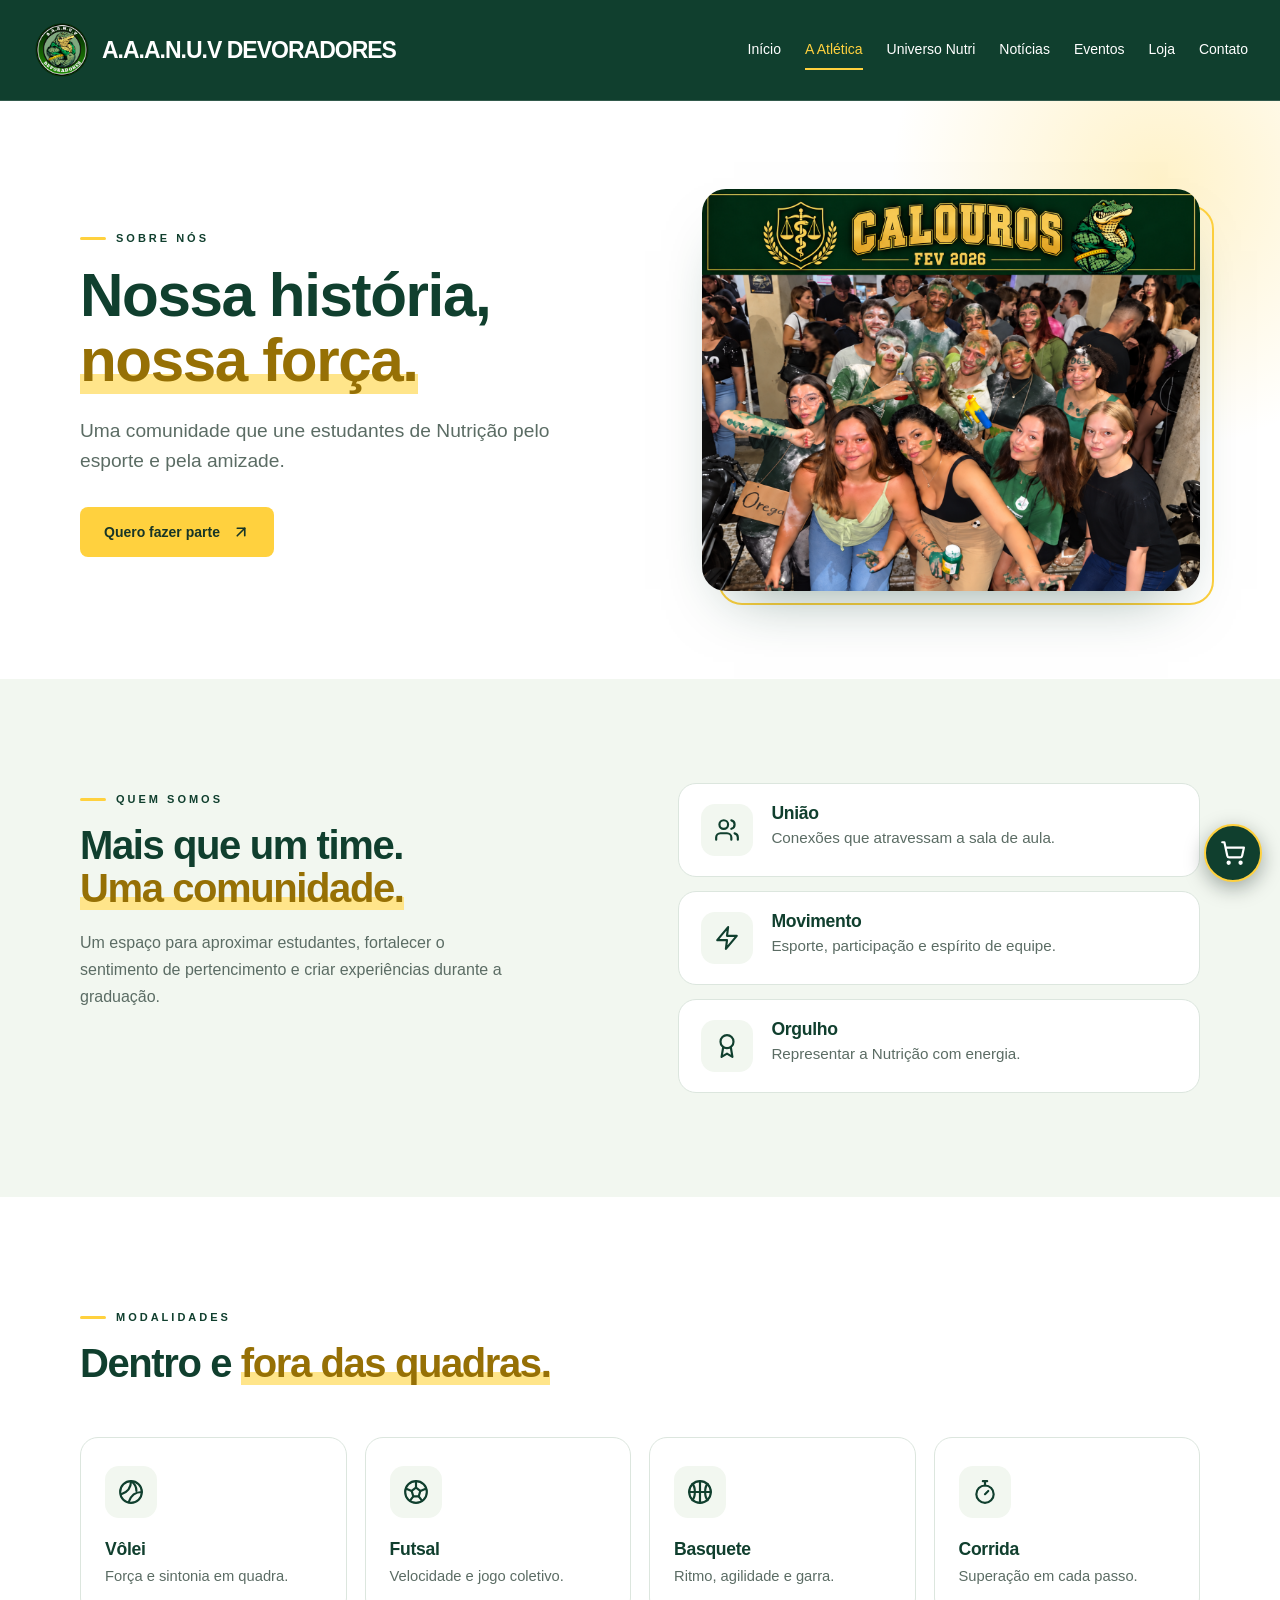
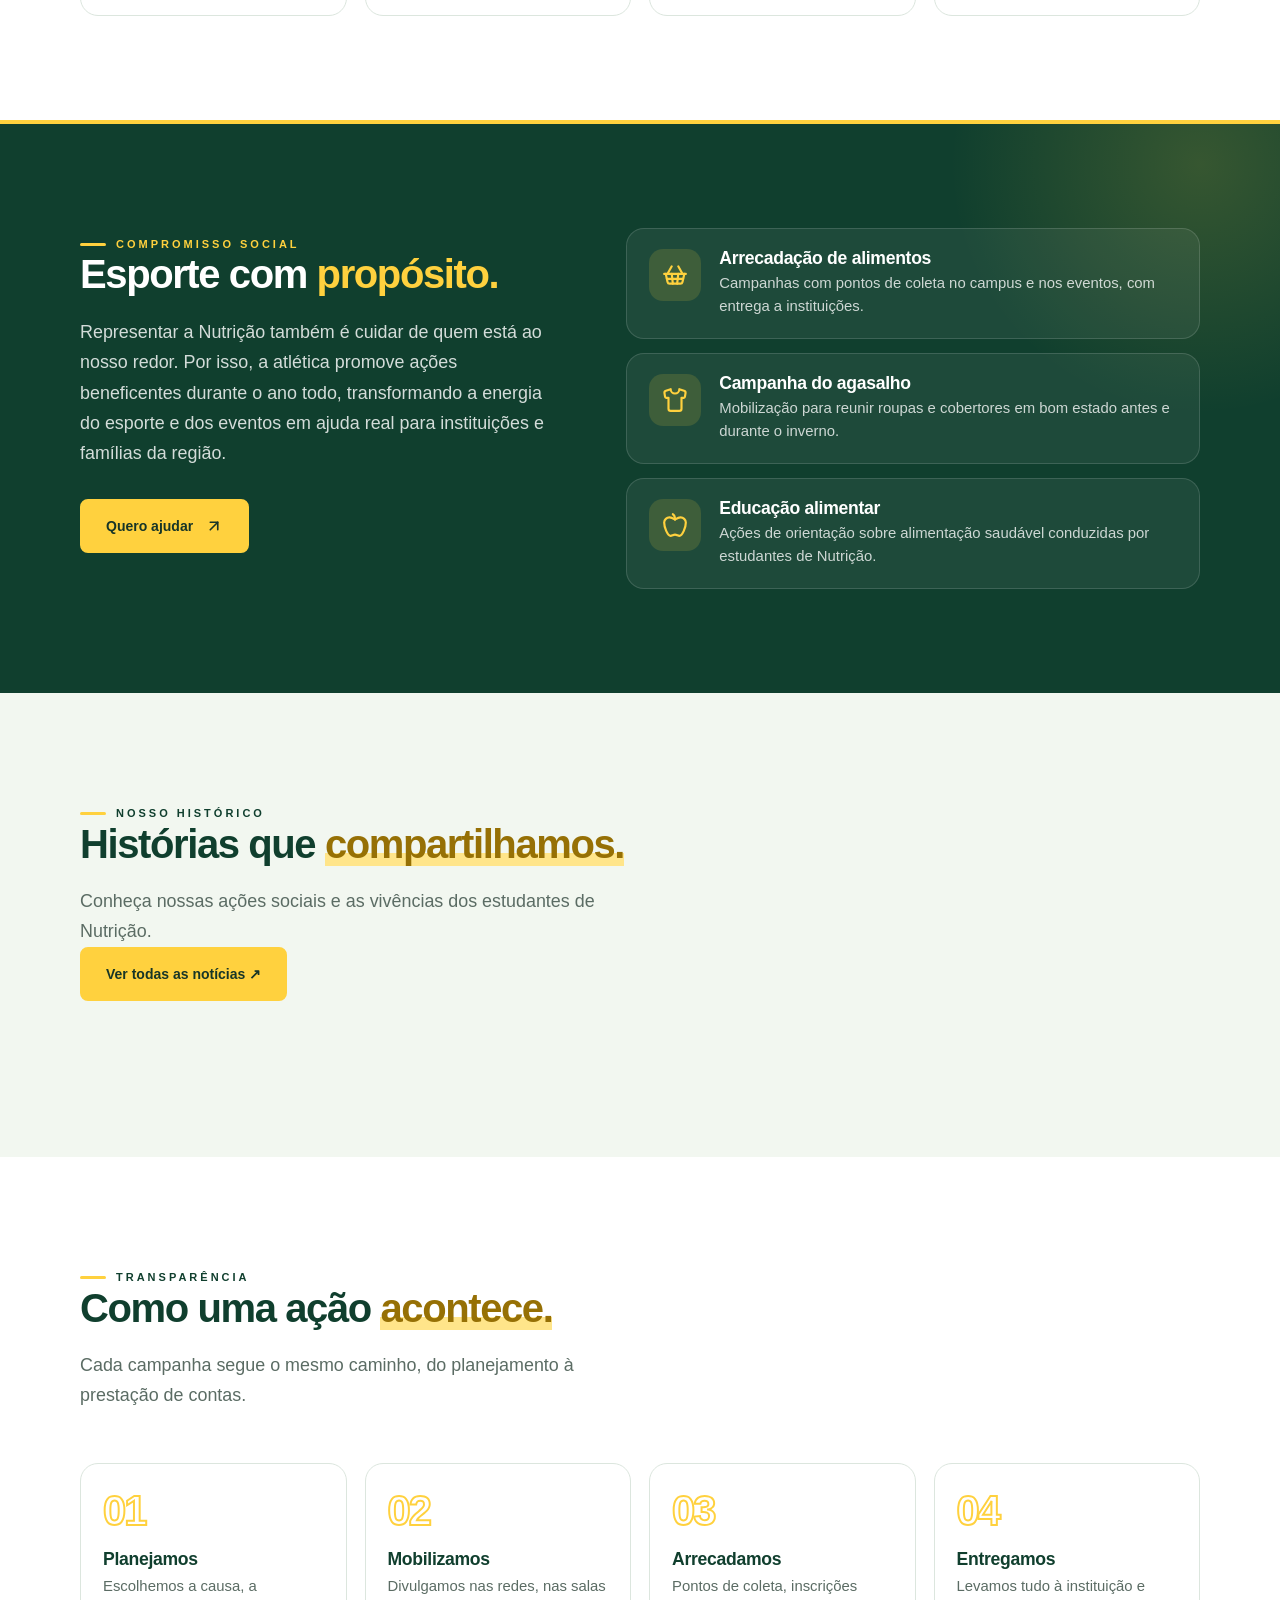
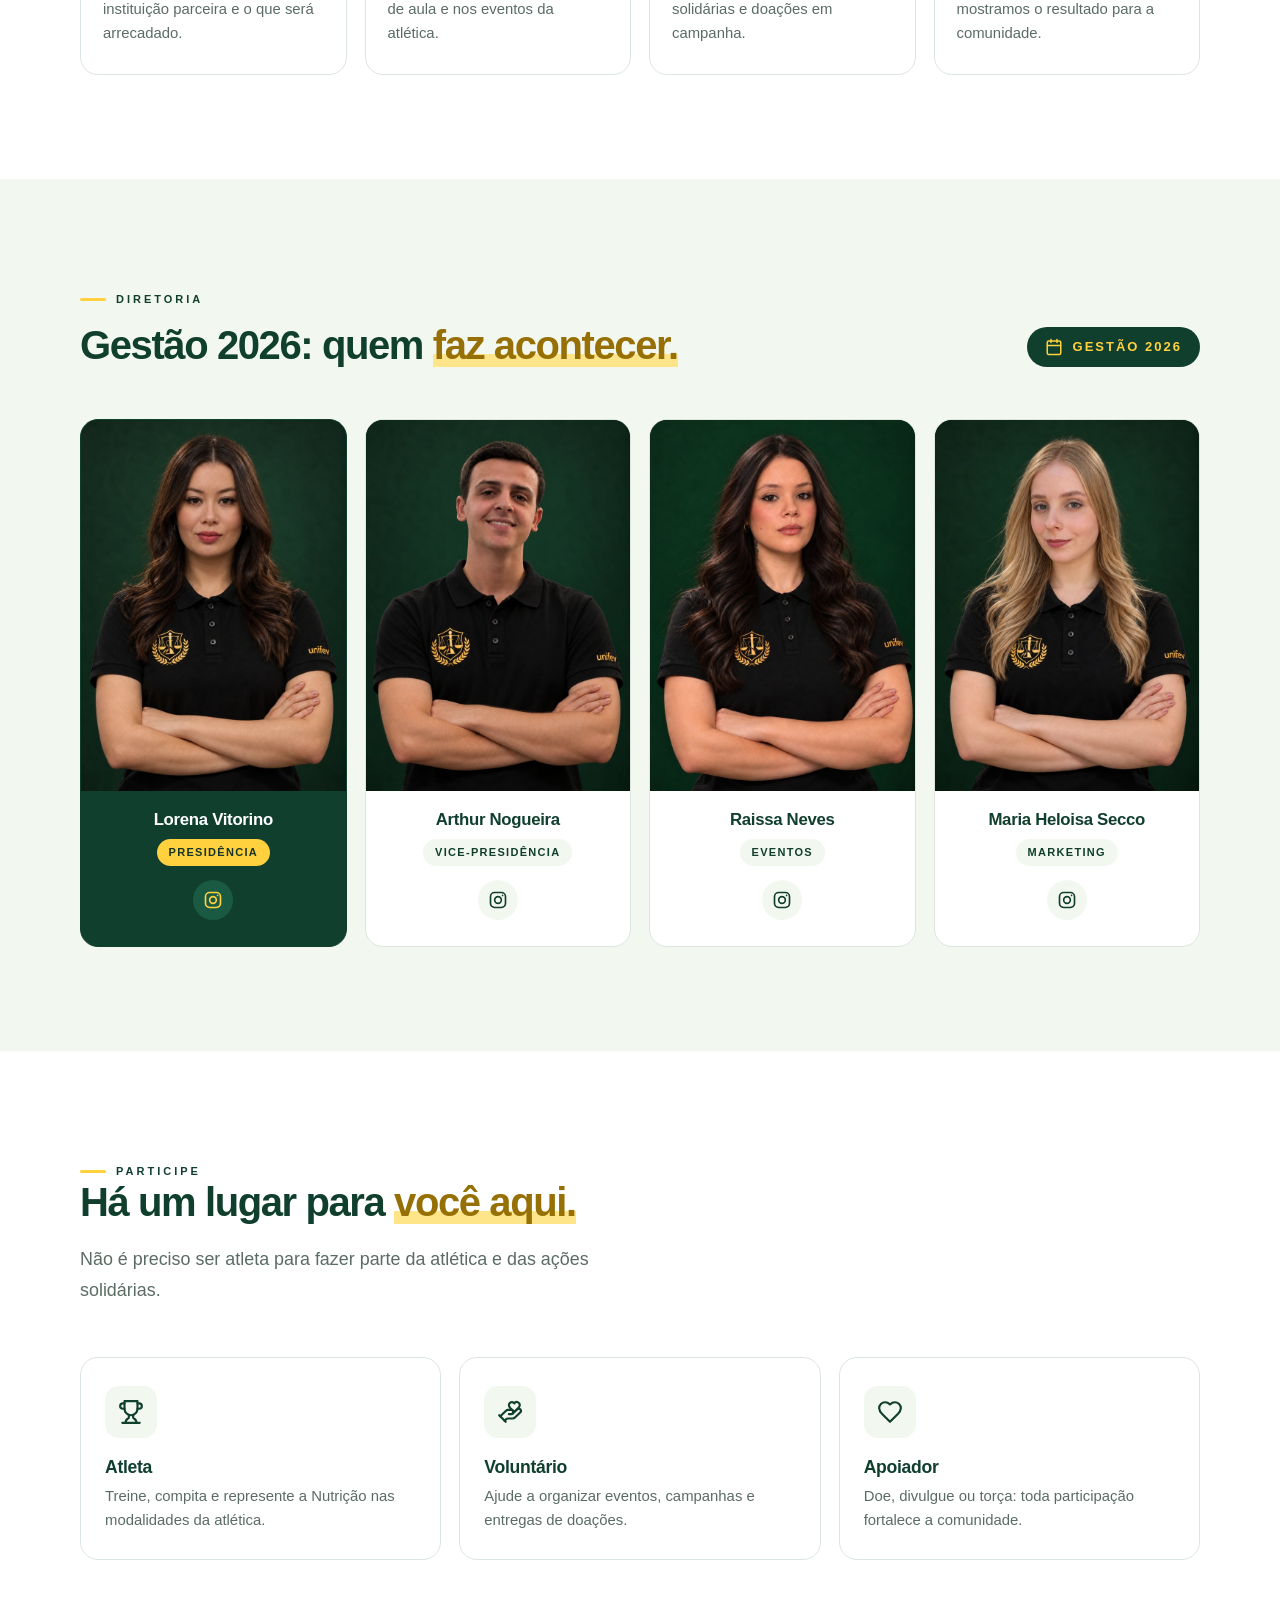
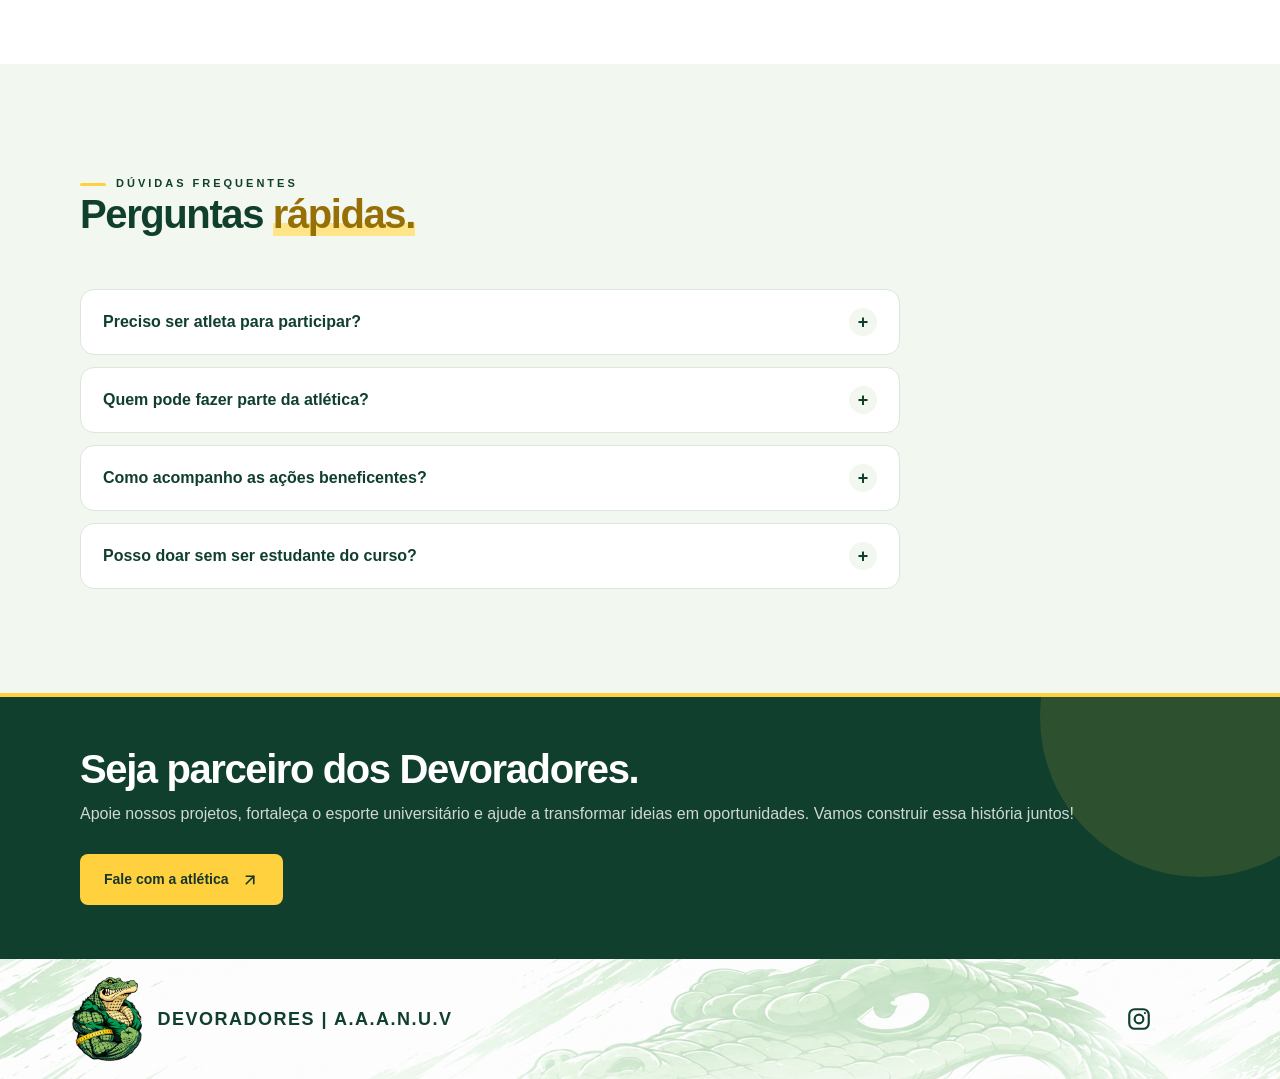
==== commit 6afea762: "First Commit" ====
--- a/atletica.html
+++ b/atletica.html
@@ -937,5 +937,5 @@
         });
       })();
     </script>
-  <button class="cart-fab" id="cart-open" type="button" aria-label="Abrir sacola"><svg viewBox="0 0 24 24" width="26" height="26" fill="none" stroke="currentColor" stroke-width="2" stroke-linecap="round" stroke-linejoin="round" aria-hidden="true"><path d="M6 2 3 6v14a2 2 0 0 0 2 2h14a2 2 0 0 0 2-2V6l-3-4Z"/><path d="M3 6h18"/><path d="M16 10a4 4 0 0 1-8 0"/></svg><span class="cart-badge" id="cart-count" hidden>0</span></button></body>
+  <button class="cart-fab" id="cart-open" type="button" aria-label="Abrir carrinho"><svg viewBox="0 0 24 24" width="26" height="26" fill="none" stroke="currentColor" stroke-width="2" stroke-linecap="round" stroke-linejoin="round" aria-hidden="true"><circle cx="8" cy="21" r="1"/><circle cx="19" cy="21" r="1"/><path d="M2.05 2.05h2l2.66 12.42a2 2 0 0 0 2 1.58h9.78a2 2 0 0 0 1.95-1.57l1.65-7.43H5.12"/></svg><span class="cart-badge" id="cart-count" hidden>0</span></button></body>
 </html>
--- a/assets/layout-final.css
+++ b/assets/layout-final.css
@@ -207,7 +207,7 @@
   margin-top: 0;
 }
 
-/* ===== Vendas, sacola e pagamento ===== */
+/* ===== Vendas, carrinho e pagamento ===== */
 .sales-note{display:inline-block;margin:0 0 22px;padding:10px 16px;border:1px solid var(--gold);background:#fff8db;color:var(--green);border-radius:8px;font-size:14px;font-weight:700;line-height:1.5}
 dialog.cart-dialog{width:min(560px,calc(100% - 28px))}
 .cart-total{display:flex;justify-content:space-between;align-items:center;margin:8px 0 14px;padding:16px 0;border-top:2px solid var(--green);font-size:18px;color:var(--green)}
@@ -229,7 +229,7 @@
 .pix-qr svg{width:100%;height:auto;display:block}
 
 
-/* ===== Sacola: botão flutuante no canto inferior direito ===== */
+/* ===== Carrinho: botão flutuante no canto inferior direito ===== */
 .cart-fab{position:fixed;right:max(18px,env(safe-area-inset-right));bottom:max(18px,env(safe-area-inset-bottom));z-index:40;width:58px;height:58px;display:grid;place-items:center;padding:0;border:2px solid var(--gold);border-radius:50%;background:var(--green);color:#fff;box-shadow:0 6px 20px rgba(4,24,17,.35);transition:transform .15s,box-shadow .15s,background .15s}
 .cart-fab:hover{background:#0b2d20;transform:translateY(-2px);box-shadow:0 10px 26px rgba(4,24,17,.4)}
 .cart-fab:active{transform:scale(.96)}
@@ -270,3 +270,83 @@
   header>.header-inner,header.is-scrolled>.header-inner{padding-left:12px;padding-right:12px}
   header .menu-toggle{padding:4px 9px;font-size:20px}
 }
+
+/* ===== Pagamento: retorno do checkout (confirmando / concluído) ===== */
+.pay-info{margin:4px 0 10px;font-size:14px;color:var(--muted)}
+.pay-status{text-align:center;padding:10px 0 4px}
+.pay-status h2{margin:14px 0 8px}
+.pay-status .cart-actions{justify-content:center}
+.pay-spinner{width:56px;height:56px;margin:8px auto 0;border:5px solid var(--line);border-top-color:var(--green);border-radius:50%;animation:pay-spin .8s linear infinite}
+@keyframes pay-spin{to{transform:rotate(360deg)}}
+.pay-check{width:112px;height:112px;display:block;margin:6px auto 0;animation:pay-pop .5s .55s ease-out both}
+.pay-check-circle{fill:var(--pale);stroke:var(--green);stroke-width:4;stroke-linecap:round;stroke-dasharray:226;stroke-dashoffset:226;transform:rotate(-90deg);transform-origin:50% 50%;animation:pay-draw .6s ease-out forwards}
+.pay-check-mark{fill:none;stroke:var(--green);stroke-width:6;stroke-linecap:round;stroke-linejoin:round;stroke-dasharray:60;stroke-dashoffset:60;animation:pay-draw .4s .5s ease-out forwards}
+@keyframes pay-draw{to{stroke-dashoffset:0}}
+@keyframes pay-pop{0%{transform:scale(1)}50%{transform:scale(1.12)}100%{transform:scale(1)}}
+@media (prefers-reduced-motion:reduce){.pay-spinner{animation-duration:2s}.pay-check,.pay-check-circle,.pay-check-mark{animation:none;stroke-dashoffset:0}}
+
+/* ===== Carrinho: visual organizado (itens em cartões, resumo, selo de segurança) ===== */
+dialog.cart-dialog{padding:34px 30px 28px}
+.cart-dialog .eyebrow{margin-bottom:8px}
+.cart-title{display:flex;align-items:center;gap:12px;flex-wrap:wrap;margin:0 0 18px}
+.cart-title h2{margin:0}
+.count-pill{padding:4px 12px;border-radius:999px;background:var(--pale);border:1px solid var(--line);color:var(--green);font-size:12px;font-weight:700}
+.cart-list{list-style:none;margin:0;padding:0;display:grid;gap:12px}
+.cart-item{display:grid;grid-template-columns:76px minmax(0,1fr) auto;gap:14px;align-items:center;padding:12px;background:#fff;border:1px solid var(--line);border-radius:14px;box-shadow:0 1px 2px rgba(16,63,46,.06)}
+.cart-thumb{width:76px;height:76px;object-fit:contain;background:var(--pale);border-radius:10px;padding:4px}
+.cart-name{display:block;margin-bottom:7px;color:var(--green);font-size:15px;line-height:1.3}
+.cart-meta{display:flex;flex-wrap:wrap;gap:6px}
+.chip{padding:2px 10px;border-radius:999px;background:var(--pale);border:1px solid var(--line);color:var(--muted);font-size:12px;font-weight:700;line-height:1.6}
+.cart-side{display:flex;flex-direction:column;align-items:flex-end;gap:2px;text-align:right}
+.cart-price{color:var(--green);font-size:16px;white-space:nowrap}
+.cart-unit{color:var(--muted);font-size:11px}
+.cart-remove{margin-top:6px;padding:2px 0;border:0;background:none;color:#a1261b;font-size:12px;font-weight:700;text-decoration:underline;text-underline-offset:3px;cursor:pointer}
+.cart-dialog .cart-sum{margin:18px 0 16px;padding:4px 18px;background:var(--pale);border:1px solid var(--line);border-radius:14px}
+.cart-dialog .cart-sum>div{display:flex;justify-content:space-between;align-items:center;padding:10px 0;border-bottom:1px solid var(--line);font-size:14px;color:var(--muted)}
+.cart-dialog .cart-sum .cart-total{margin:0;padding:14px 0 12px;border:0;font-size:15px;color:var(--green)}
+.cart-dialog .cart-sum .cart-total b{font-size:22px}
+.trust-box{display:flex;gap:12px;align-items:flex-start;margin:0 0 16px;padding:14px 16px;border:1px solid #bfd8c7;border-radius:14px;background:linear-gradient(180deg,#f7fcf8,#edf6ef)}
+.trust-icon{flex:none;display:grid;place-items:center;width:38px;height:38px;border-radius:50%;background:var(--green);color:var(--gold)}
+.trust-title{margin:0 0 3px;color:var(--green);font-size:14px;font-weight:700;line-height:1.5}
+.trust-text{margin:0;color:var(--muted);font-size:12.5px;line-height:1.5}
+.verified-pill{display:inline-flex;align-items:center;gap:4px;margin-left:2px;padding:1px 9px 1px 4px;border:1px solid #b5d9c0;border-radius:999px;background:#e3f3e8;color:var(--green);font-size:11px;font-weight:700;vertical-align:middle;white-space:nowrap}
+.verified-pill svg{width:16px;height:16px;color:#1a8a4a}
+.trust-points{list-style:none;display:flex;flex-wrap:wrap;gap:4px 14px;margin:9px 0 0;padding:0;color:var(--green);font-size:12px;font-weight:700}
+.trust-points li::before{content:"✓ ";color:#1a8a4a}
+.cart-cta{display:grid;gap:10px;margin-top:4px}
+.cart-cta>.button{width:100%}
+.cart-secondary{display:grid;grid-template-columns:1fr auto;gap:10px;align-items:center}
+.cart-secondary .button{width:100%}
+.cart-secondary .text-button{justify-self:start}
+.cart-secondary .text-button:last-child{justify-self:end}
+.clear-btn{display:inline-flex;align-items:center;justify-content:center;gap:7px;padding:12px 14px;border:1px solid var(--line);border-radius:7px;background:#fff;color:#a1261b;font-size:13px;font-weight:700;white-space:nowrap;cursor:pointer;transition:background .15s,border-color .15s}
+.clear-btn:hover{background:#fdf2f1;border-color:#e9b9b4}
+.clear-btn.confirm{background:#a1261b;border-color:#a1261b;color:#fff}
+.cart-empty{text-align:center;padding:10px 0 6px;color:var(--muted)}
+.cart-empty h2{margin:0 0 6px}
+.cart-empty p{margin:0 0 6px}
+.cart-empty-icon{display:grid;place-items:center;width:68px;height:68px;margin:0 auto 14px;border-radius:50%;background:var(--pale);border:1px solid var(--line);color:var(--green)}
+.pay-verified{margin:2px 0 0}
+@media(max-width:520px){
+  dialog.cart-dialog{padding:30px 16px 22px}
+  .cart-item{grid-template-columns:64px minmax(0,1fr);gap:10px 12px}
+  .cart-thumb{width:64px;height:64px}
+  .cart-side{grid-column:1/-1;flex-direction:row;align-items:center;justify-content:space-between;gap:10px;padding-top:8px;border-top:1px solid var(--line)}
+  .cart-side .cart-unit{margin-right:auto}
+  .cart-remove{margin-top:0}
+  .cart-secondary{grid-template-columns:1fr}
+  .clear-btn{width:100%}
+  .cart-secondary .text-button,.cart-secondary .text-button:last-child{justify-self:center}
+}
+
+/* ===== Botão do carrinho: balão "Seu carrinho" ao passar o mouse (ou focar com o teclado) ===== */
+.cart-fab::before,.cart-fab::after{position:absolute;top:50%;opacity:0;pointer-events:none;transition:opacity .18s ease,transform .18s ease}
+.cart-fab::before{content:"";right:calc(100% + 9px);width:10px;height:10px;background:var(--green);border-top:1px solid var(--gold);border-right:1px solid var(--gold);transform:translate(8px,-50%) rotate(45deg)}
+.cart-fab::after{content:attr(data-tip);right:calc(100% + 14px);padding:9px 16px;border:1px solid var(--gold);border-radius:999px;background:var(--green);color:#fff;font-size:13px;font-weight:700;letter-spacing:.2px;line-height:1.2;white-space:nowrap;box-shadow:0 8px 22px rgba(4,24,17,.3);transform:translate(8px,-50%)}
+.cart-fab:focus-visible::before{opacity:1;transform:translate(0,-50%) rotate(45deg)}
+.cart-fab:focus-visible::after{opacity:1;transform:translate(0,-50%)}
+@media(hover:hover){
+  .cart-fab:hover::before{opacity:1;transform:translate(0,-50%) rotate(45deg)}
+  .cart-fab:hover::after{opacity:1;transform:translate(0,-50%)}
+}
+@media(prefers-reduced-motion:reduce){.cart-fab::before,.cart-fab::after{transition:none}}
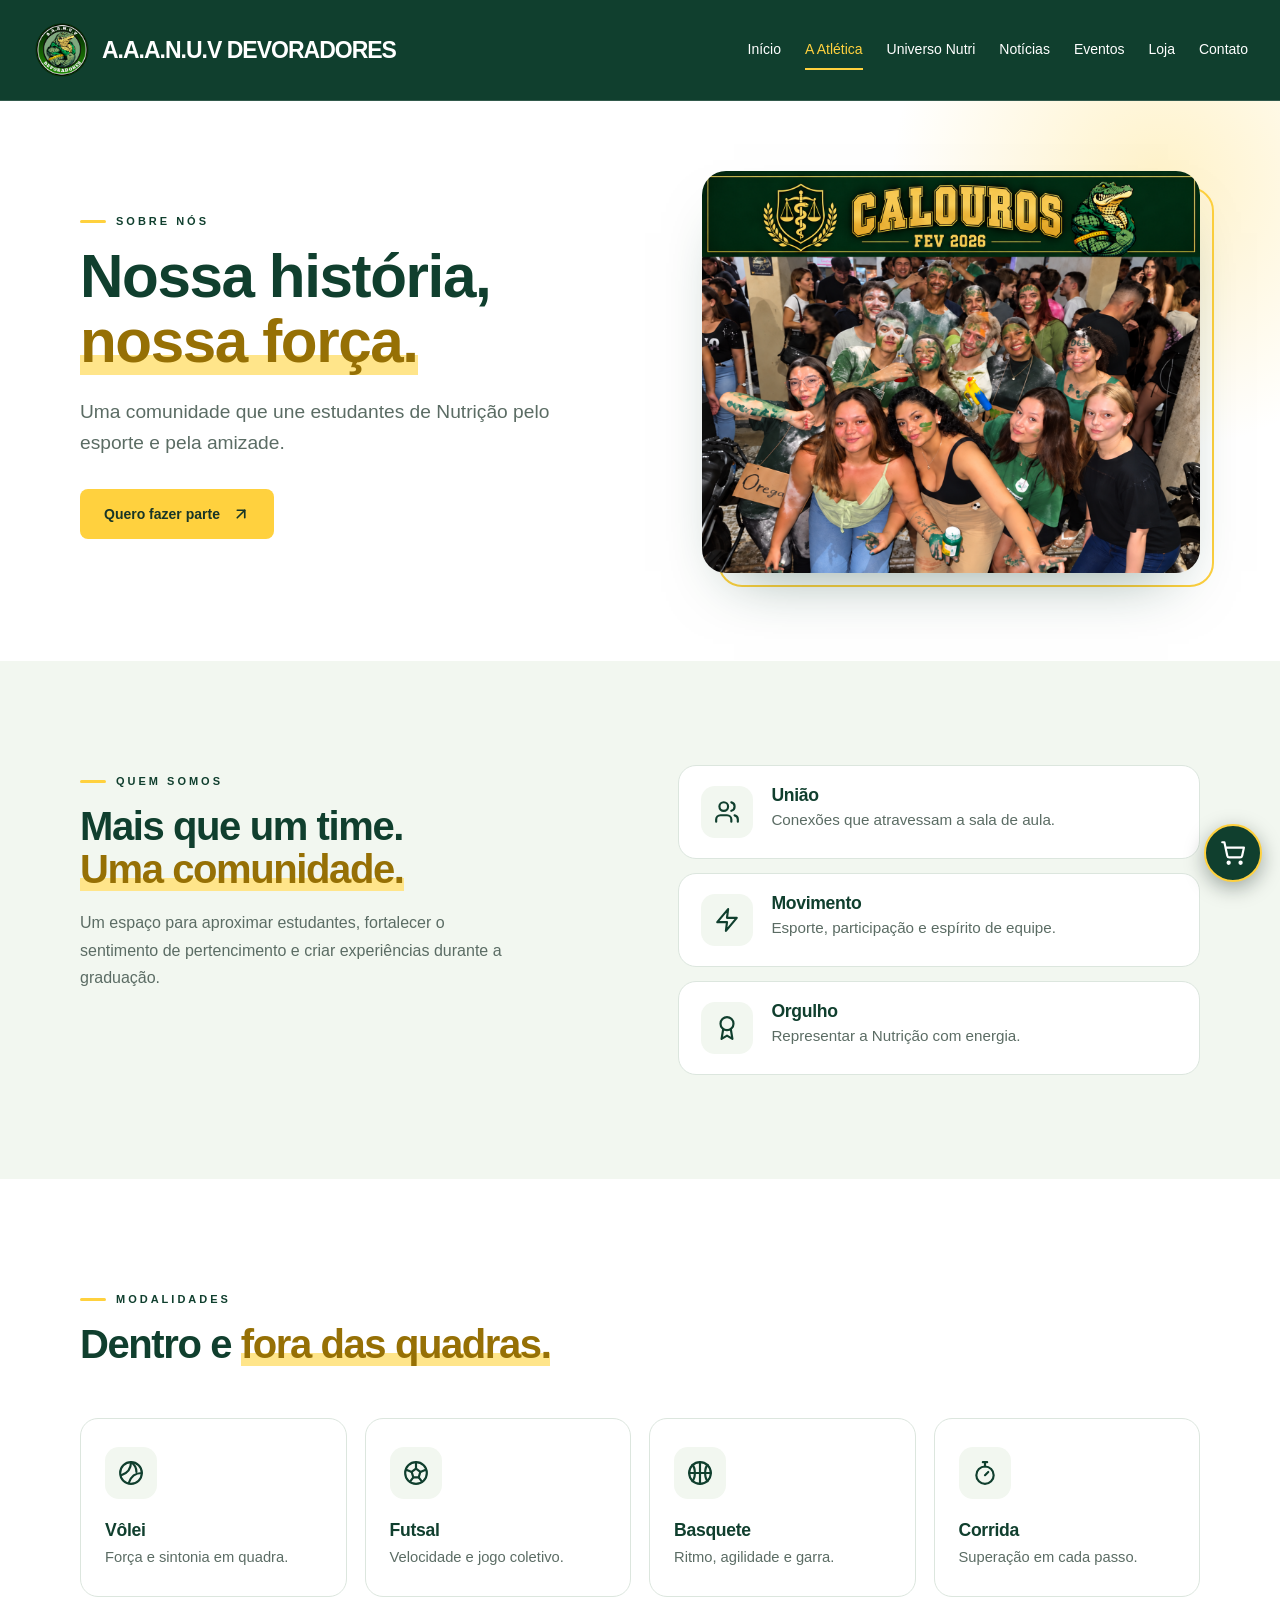
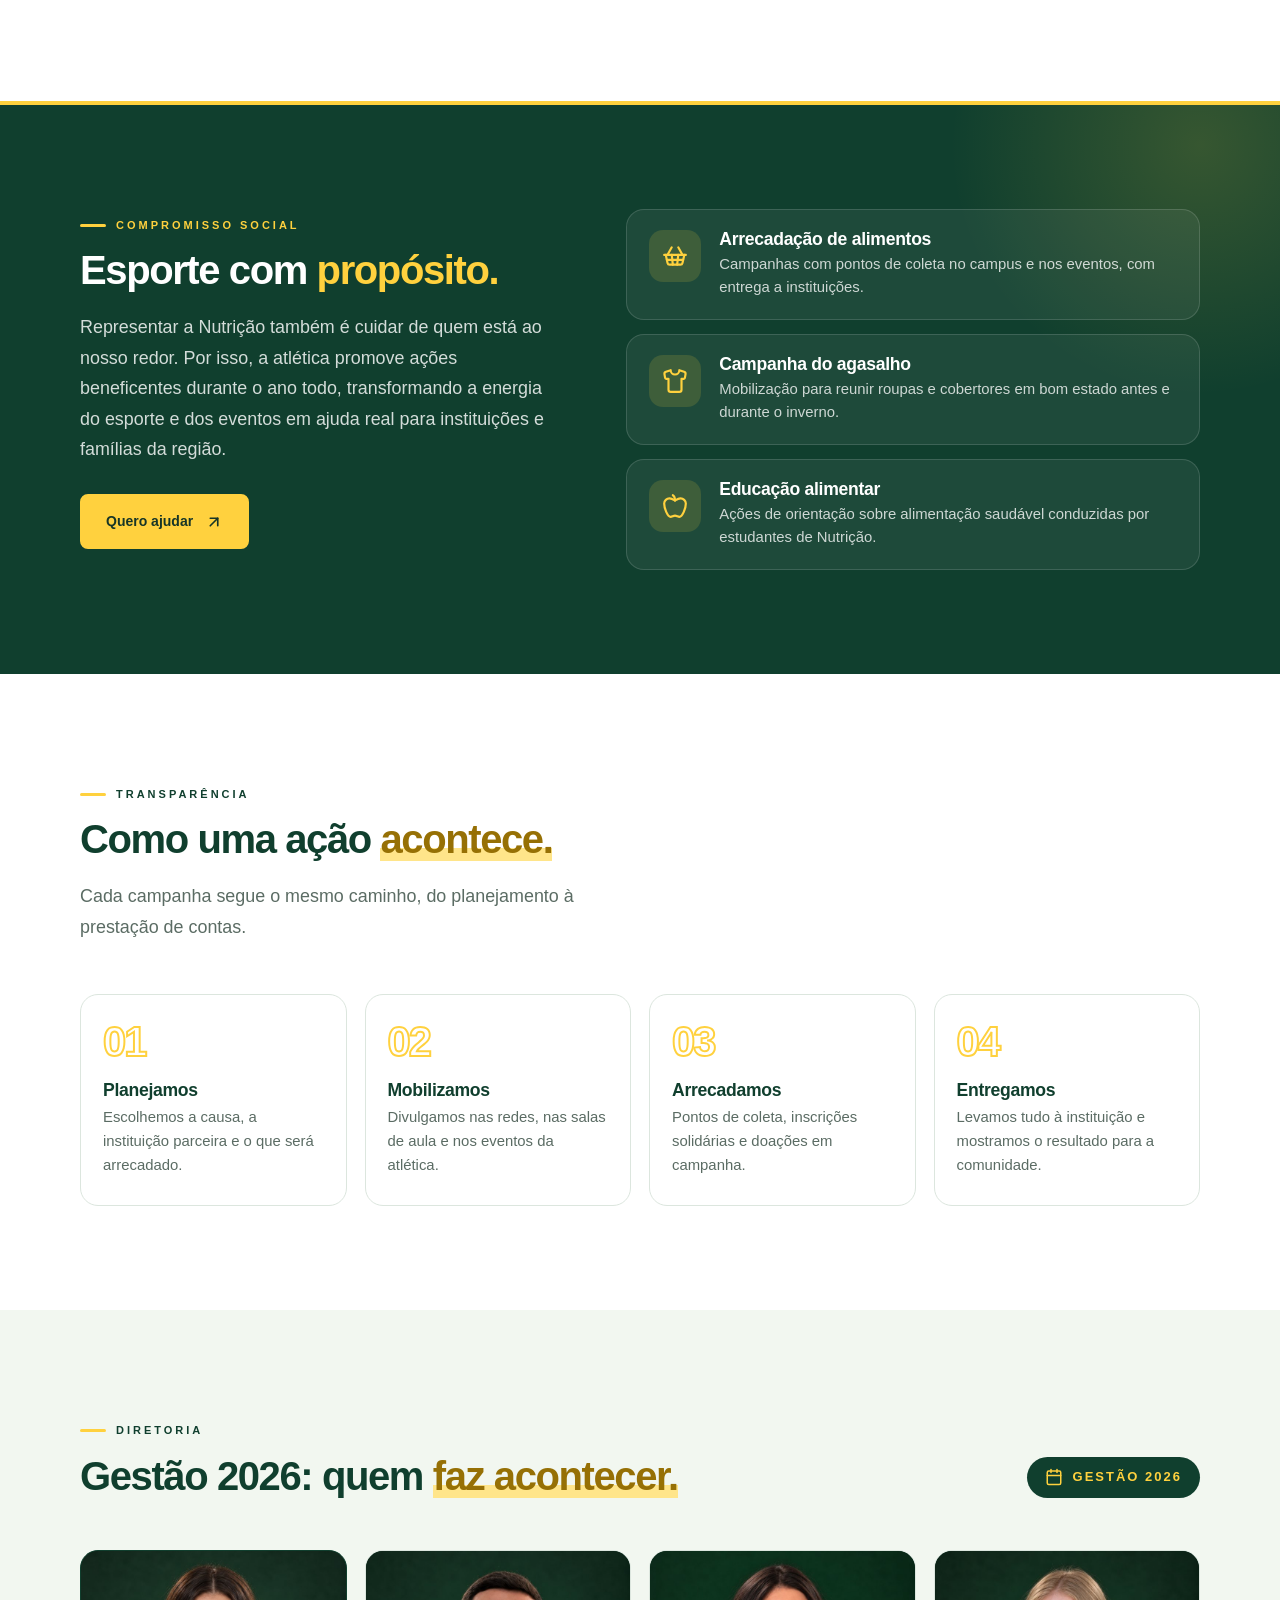
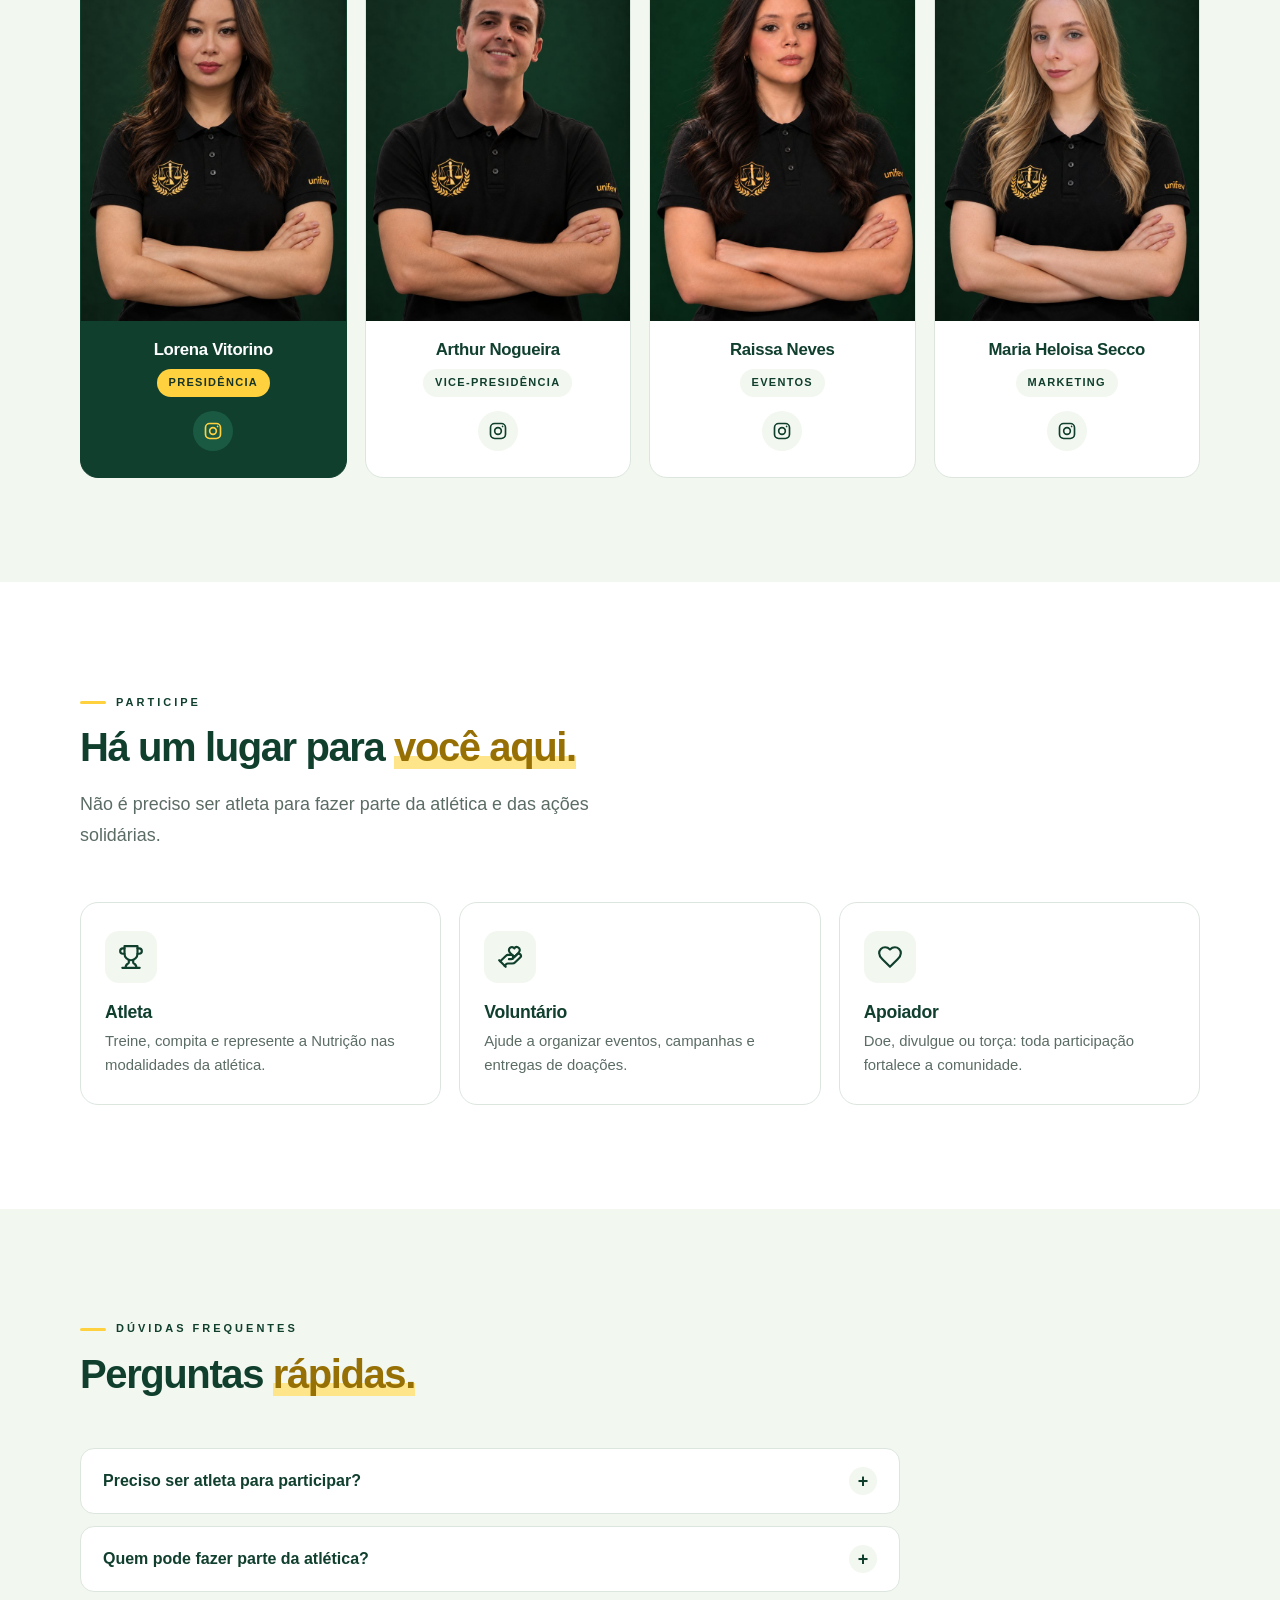
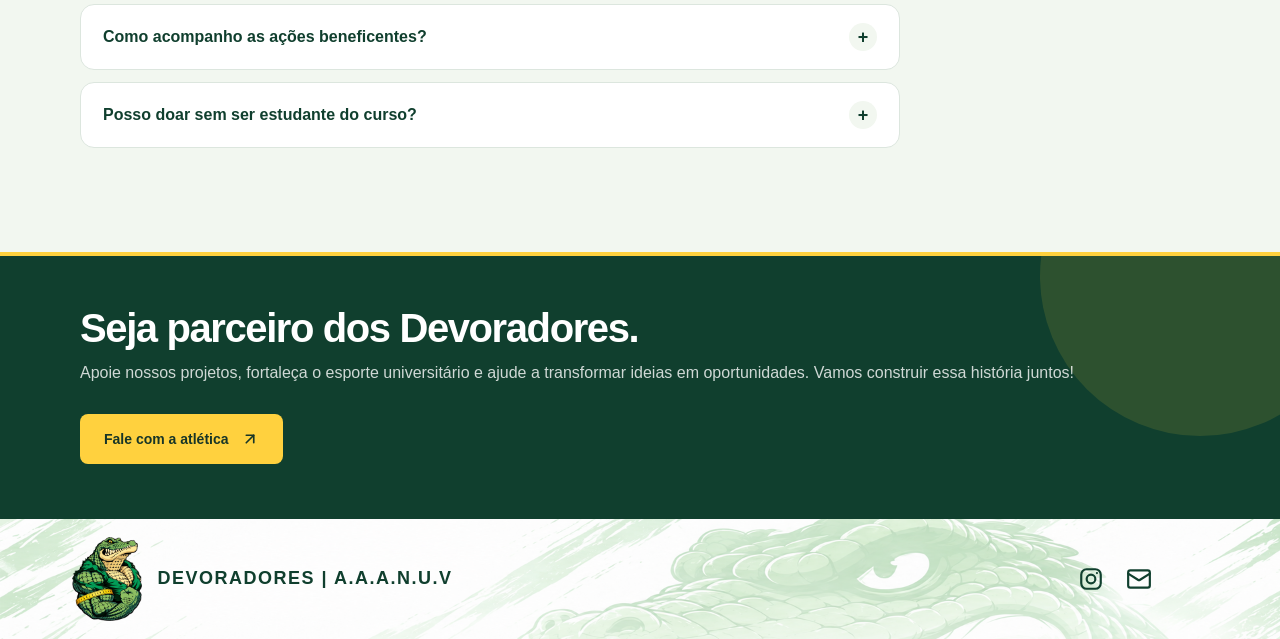
==== commit f31a72d4: "auto-commit" ====
--- a/atletica.html
+++ b/atletica.html
@@ -9,7 +9,7 @@
     />
     <title>A Atlética | Devoradores</title>
     <link rel="icon" href="assets/logo.png" type="image/png" />
-    <link rel="stylesheet" href="assets/layout-final.css?v=22" />
+    <link rel="stylesheet" href="assets/layout-final.css?v=23" />
     <link rel="stylesheet" href="assets/extras.css?v=1" />
     <script src="components/site-header.js"></script><script src="components/site-footer.js"></script><script defer src="assets/app.js"></script>
     <style>
@@ -574,7 +574,12 @@
       }
       @media (max-width: 760px) {
         .atl-hero-grid, .atl-about { grid-template-columns: 1fr; }
-        .atl-hero-media { order: -1; max-width: 420px; }
+
+        /* Mobile: imagem logo após o texto de apresentação, botão depois */
+        .atl-hero-grid { row-gap: 0; }
+        .atl-hero-grid > div:first-child { display: contents; }
+        .atl-hero-media { order: 1; max-width: 420px; width: 100%; margin: 6px 0 30px; }
+        .atl-hero-grid .atl-btn { order: 2; justify-self: start; }
         .atl-cta { flex-direction: column; align-items: flex-start; }
       }
       @media (max-width: 460px) {
@@ -592,6 +597,58 @@
       }
     </style>
     <link rel="stylesheet" href="assets/historico.css?v=20261014-4" />
+      <style id="eyebrow-unificado">
+      /* Rótulos pequenos de seção: todos seguem o layout do .atl-eyebrow */
+      html body .atl-eyebrow,
+      html body .nut-eyebrow,
+      html body .evt-eyebrow,
+      html body .ex-eyebrow,
+      html body .eyebrow,
+      html body .acao-info .eyebrow-line {
+        display: inline-flex;
+        align-items: center;
+        gap: 10px;
+        margin: 0 0 16px;
+        padding: 0;
+        font-size: 11px;
+        font-weight: 700;
+        letter-spacing: 3px;
+        line-height: 1.4;
+        text-transform: uppercase;
+        color: #103f2e;
+        background: none;
+        border: 0;
+        border-radius: 0;
+      }
+      html body .atl-eyebrow::before,
+      html body .nut-eyebrow::before,
+      html body .evt-eyebrow::before,
+      html body .ex-eyebrow::before,
+      html body .eyebrow::before,
+      html body .acao-info .eyebrow-line::before {
+        content: "";
+        flex: none;
+        width: 26px;
+        height: 3px;
+        border-radius: 3px;
+        background: #ffd13e;
+      }
+      /* Fundos escuros: texto dourado para manter o contraste */
+      html body .ex-sec--dark .ex-eyebrow,
+      html body .ex-banner .ex-eyebrow,
+      html body .callout .eyebrow { color: #ffd13e; }
+    </style>
+      <style id="margem-topo-unificada">
+      /* Mesma distância entre o cabeçalho e o primeiro conteúdo em todas as páginas internas */
+      html body main#main { margin-top: 0 !important; padding-top: 0 !important; }
+      html body main#main > section:first-child {
+        margin-top: 0 !important;
+        padding-top: 70px !important;
+      }
+      @media (max-width: 780px) {
+        html body main#main > section:first-child { padding-top: 44px !important; }
+      }
+    </style>
   </head>
   <body class="atl">
     <a class="skip" href="#main">Pular para o conteúdo</a>
@@ -729,17 +786,6 @@
             <div class="ex-item" data-reveal style="--d: 0.05s"><span class="ex-icon"><svg viewBox="0 0 24 24" fill="none" stroke="currentColor" stroke-width="2" stroke-linecap="round" stroke-linejoin="round" aria-hidden="true"><path d="m15 11-1 9"/><path d="m19 11-4-7"/><path d="M2 11h20"/><path d="m3.5 11 1.6 7.4a2 2 0 0 0 2 1.6h9.8a2 2 0 0 0 2-1.6l1.7-7.4"/><path d="M4.5 15.5h15"/><path d="m5 11 4-7"/><path d="m9 11 1 9"/></svg></span><div><h3>Arrecadação de alimentos</h3><p>Campanhas com pontos de coleta no campus e nos eventos, com entrega a instituições.</p></div></div>
             <div class="ex-item" data-reveal style="--d: 0.12s"><span class="ex-icon"><svg viewBox="0 0 24 24" fill="none" stroke="currentColor" stroke-width="2" stroke-linecap="round" stroke-linejoin="round" aria-hidden="true"><path d="M20.38 3.46 16 2a4 4 0 0 1-8 0L3.62 3.46a2 2 0 0 0-1.34 2.23l.58 3.47a1 1 0 0 0 .99.84H6v10c0 1.1.9 2 2 2h8a2 2 0 0 0 2-2V10h2.15a1 1 0 0 0 .99-.84l.58-3.47a2 2 0 0 0-1.34-2.23z"/></svg></span><div><h3>Campanha do agasalho</h3><p>Mobilização para reunir roupas e cobertores em bom estado antes e durante o inverno.</p></div></div>
             <div class="ex-item" data-reveal style="--d: 0.26s"><span class="ex-icon"><svg viewBox="0 0 24 24" fill="none" stroke="currentColor" stroke-width="2" stroke-linecap="round" stroke-linejoin="round" aria-hidden="true"><path d="M12 20.94c1.5 0 2.75 1.06 4 1.06 3 0 6-8 6-12.22A4.91 4.91 0 0 0 17 5c-2.22 0-4 1.44-5 2-1-.56-2.78-2-5-2a4.9 4.9 0 0 0-5 4.78C2 14 5 22 8 22c1.25 0 2.5-1.06 4-1.06Z"/><path d="M10 2c1 .5 2 2 2 5"/></svg></span><div><h3>Educação alimentar</h3><p>Ações de orientação sobre alimentação saudável conduzidas por estudantes de Nutrição.</p></div></div>
-          </div>
-        </div>
-      </section>
-
-      <section class="ex-sec ex-sec--tint" aria-labelledby="news-link-title">
-        <div class="ex-wrap">
-          <div class="ex-head">
-            <p class="ex-eyebrow">Nosso histórico</p>
-            <h2 id="news-link-title">Histórias que <em>compartilhamos.</em></h2>
-            <p class="ex-lead">Conheça nossas ações sociais e as vivências dos estudantes de Nutrição.</p>
-            <a class="ex-btn" href="noticias.html">Ver todas as notícias ↗</a>
           </div>
         </div>
       </section>
--- a/assets/layout-final.css
+++ b/assets/layout-final.css
@@ -47,8 +47,31 @@
         box-shadow: none;
       }
 
+      .hero-banner .slogan-picture { display: block; }
+
+      /* Celular: slogan em cima (topo-mobile) e o crocodilo em loop embaixo,
+         com os pés rente à faixa verde (divisória). O vídeo tem margens
+         transparentes dos lados, então é recortado para o crocodilo ocupar
+         quase toda a largura da tela. */
       @media (max-width: 640px) {
-        .hero-banner .mascot-animation { inset: 2% 1% 0 52%; }
+        .hero-banner .mascot-animation {
+          inset: auto 4% 0 4%;
+          width: auto;
+          aspect-ratio: 730 / 720;
+          display: block;
+          overflow: hidden;
+        }
+        .hero-banner .mascot-animation video#animated-mascot,
+        .hero-banner .mascot-animation .hero-image {
+          position: absolute;
+          left: 50%;
+          bottom: 0;
+          transform: translateX(-50%);
+          width: auto;
+          height: 100%;
+          max-width: none;
+          max-height: none;
+        }
       }
     
 body>main#main.home-full-width{width:100%;max-width:none;padding:0;margin:0}
@@ -350,3 +373,15 @@
   .cart-fab:hover::after{opacity:1;transform:translate(0,-50%)}
 }
 @media(prefers-reduced-motion:reduce){.cart-fab::before,.cart-fab::after{transition:none}}
+
+/* ---- e-mail no rodapé ---- */
+footer.site-footer .social a.footer-mail{align-items:center;gap:8px;font-size:14px;font-weight:700;letter-spacing:.2px}
+footer.site-footer .social a.footer-mail span{overflow-wrap:anywhere}
+@media(max-width:780px){footer.site-footer .footer-inner{flex-wrap:wrap;padding-top:14px;padding-bottom:14px}footer.site-footer .social{order:2;flex:1 0 100%;justify-content:flex-start;gap:14px;flex-wrap:wrap}footer.site-footer .social a.footer-mail{font-size:12.5px}}
+/* ---- Pix manual (chave e-mail) ---- */
+.pix-box{margin:0 0 16px;padding:14px 16px;border:1px solid #bfd8c7;border-radius:14px;background:linear-gradient(180deg,#f7fcf8,#edf6ef)}
+.pix-box .pix-label{margin:0 0 8px;font-size:11px;font-weight:bold;letter-spacing:2px;text-transform:uppercase;color:var(--green)}
+.pix-key{display:flex;align-items:center;gap:12px;flex-wrap:wrap}
+.pix-key code{flex:1 1 220px;min-width:0;padding:8px 12px;border-radius:10px;background:#fff;border:1px solid var(--line);font-size:14px;font-weight:bold;color:var(--green);overflow-wrap:anywhere;user-select:all}
+/* ---- botões do formulário de contato ---- */
+.form-actions{display:flex;flex-wrap:wrap;gap:12px}
